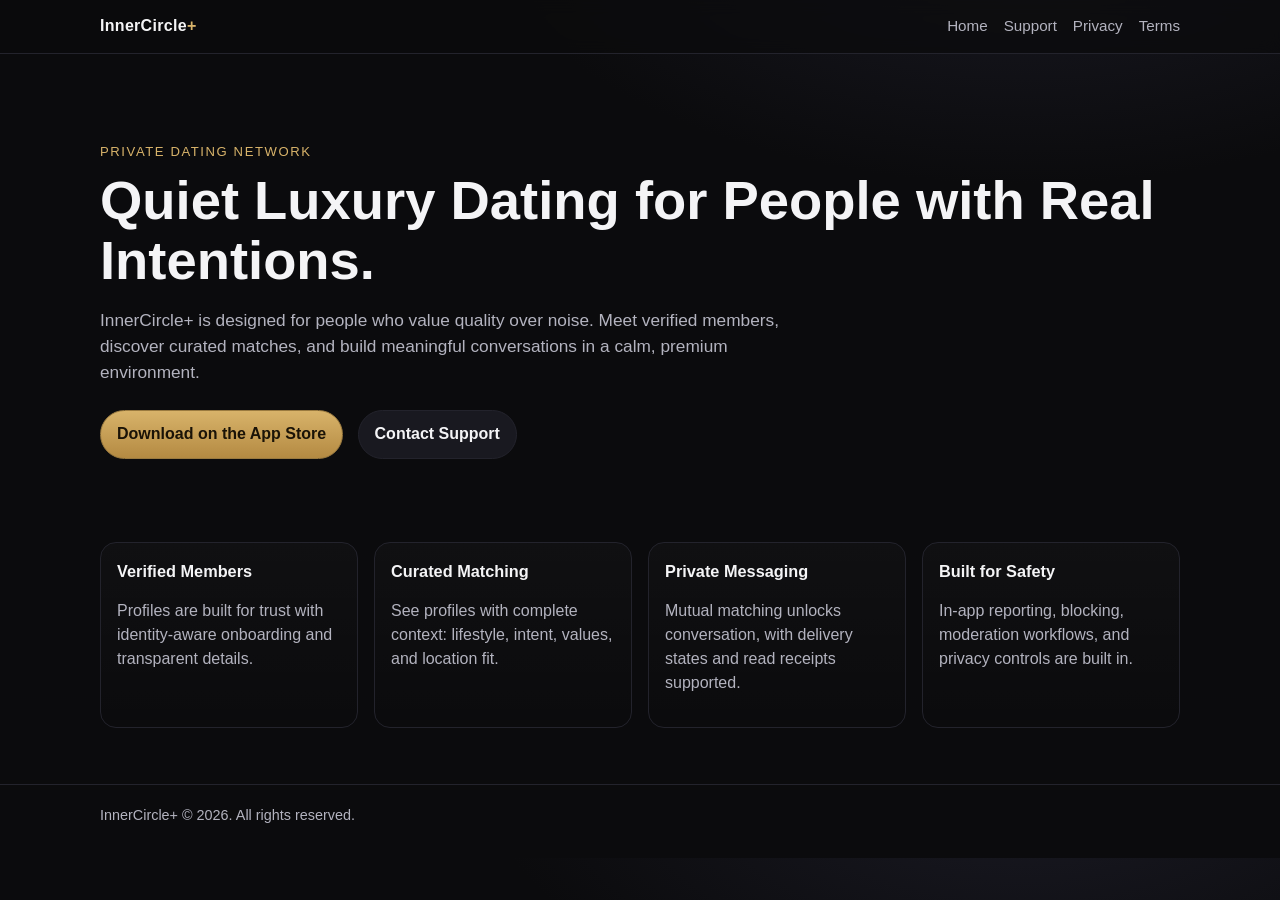
==== index.html @ e4188d9f "Add files via upload" ====
<!doctype html>
<html lang="en">
<head>
  <meta charset="utf-8">
  <meta name="viewport" content="width=device-width, initial-scale=1">
  <title>InnerCircle+ | Quiet Luxury Dating Network</title>
  <meta name="description" content="InnerCircle+ is a private, premium dating network for intentional relationships.">
  <link rel="stylesheet" href="styles.css">
</head>
<body>
  <nav class="nav">
    <div class="container nav-inner">
      <div class="brand">InnerCircle<span>+</span></div>
      <div class="links">
        <a href="index.html">Home</a>
        <a href="support.html">Support</a>
        <a href="privacy.html">Privacy</a>
        <a href="terms.html">Terms</a>
      </div>
    </div>
  </nav>

  <main class="container">
    <section class="hero">
      <div class="eyebrow">Private Dating Network</div>
      <h1>Quiet Luxury Dating for People with Real Intentions.</h1>
      <p class="lead">
        InnerCircle+ is designed for people who value quality over noise. Meet verified members,
        discover curated matches, and build meaningful conversations in a calm, premium environment.
      </p>
      <div class="cta-row">
        <a class="btn primary" href="https://apps.apple.com" target="_blank" rel="noopener">Download on the App Store</a>
        <a class="btn" href="support.html">Contact Support</a>
      </div>
    </section>

    <section class="grid">
      <article class="card">
        <h3>Verified Members</h3>
        <p class="muted">Profiles are built for trust with identity-aware onboarding and transparent details.</p>
      </article>
      <article class="card">
        <h3>Curated Matching</h3>
        <p class="muted">See profiles with complete context: lifestyle, intent, values, and location fit.</p>
      </article>
      <article class="card">
        <h3>Private Messaging</h3>
        <p class="muted">Mutual matching unlocks conversation, with delivery states and read receipts supported.</p>
      </article>
      <article class="card">
        <h3>Built for Safety</h3>
        <p class="muted">In-app reporting, blocking, moderation workflows, and privacy controls are built in.</p>
      </article>
    </section>
  </main>

  <footer>
    <div class="container">
      <div>InnerCircle+ &copy; 2026. All rights reserved.</div>
    </div>
  </footer>
</body>
</html>
---- styles.css ----
:root {
  --bg: #0b0b0d;
  --card: #121217;
  --text: #f4f4f6;
  --muted: #b3b3bf;
  --gold: #d8b36a;
  --line: #23232c;
  --max: 1080px;
}

* {
  box-sizing: border-box;
}

html, body {
  margin: 0;
  padding: 0;
  background: radial-gradient(1200px 600px at 80% -10%, #1a1a24 0%, var(--bg) 45%);
  color: var(--text);
  font-family: -apple-system, BlinkMacSystemFont, "SF Pro Text", "Helvetica Neue", Arial, sans-serif;
  line-height: 1.5;
}

a {
  color: var(--text);
  text-decoration: none;
}

.container {
  width: min(100% - 2rem, var(--max));
  margin: 0 auto;
}

.nav {
  position: sticky;
  top: 0;
  z-index: 10;
  backdrop-filter: blur(8px);
  background: rgba(11, 11, 13, 0.75);
  border-bottom: 1px solid var(--line);
}

.nav-inner {
  display: flex;
  align-items: center;
  justify-content: space-between;
  padding: 0.9rem 0;
}

.brand {
  font-weight: 700;
  letter-spacing: 0.3px;
}

.brand span {
  color: var(--gold);
}

.links {
  display: flex;
  gap: 1rem;
  font-size: 0.95rem;
}

.links a {
  color: var(--muted);
}

.links a:hover {
  color: var(--text);
}

.hero {
  padding: 5.5rem 0 3rem;
}

.eyebrow {
  color: var(--gold);
  font-size: 0.82rem;
  letter-spacing: 0.12em;
  text-transform: uppercase;
}

h1 {
  margin: 0.6rem 0 1rem;
  font-size: clamp(2rem, 5vw, 3.4rem);
  line-height: 1.1;
}

.lead {
  max-width: 680px;
  color: var(--muted);
  font-size: 1.08rem;
}

.cta-row {
  margin-top: 1.5rem;
  display: flex;
  gap: 0.9rem;
  flex-wrap: wrap;
}

.btn {
  border: 1px solid var(--line);
  background: #191920;
  color: var(--text);
  padding: 0.72rem 1rem;
  border-radius: 999px;
  font-weight: 600;
}

.btn.primary {
  border-color: #9a7a3f;
  background: linear-gradient(180deg, #d8b36a 0%, #b48a42 100%);
  color: #1a1307;
}

.grid {
  display: grid;
  grid-template-columns: repeat(auto-fit, minmax(220px, 1fr));
  gap: 1rem;
  margin: 2.2rem 0 3.5rem;
}

.card {
  background: linear-gradient(180deg, rgba(255, 255, 255, 0.02), rgba(255, 255, 255, 0));
  border: 1px solid var(--line);
  border-radius: 16px;
  padding: 1rem;
}

.card h3 {
  margin: 0 0 0.4rem;
  font-size: 1.02rem;
}

.muted {
  color: var(--muted);
}

.section {
  padding: 2rem 0 2.6rem;
  border-top: 1px solid var(--line);
}

.section h2 {
  margin: 0 0 0.8rem;
  font-size: 1.5rem;
}

.legal p, .legal li {
  color: var(--muted);
}

footer {
  border-top: 1px solid var(--line);
  padding: 1.2rem 0 2rem;
  color: var(--muted);
  font-size: 0.9rem;
}
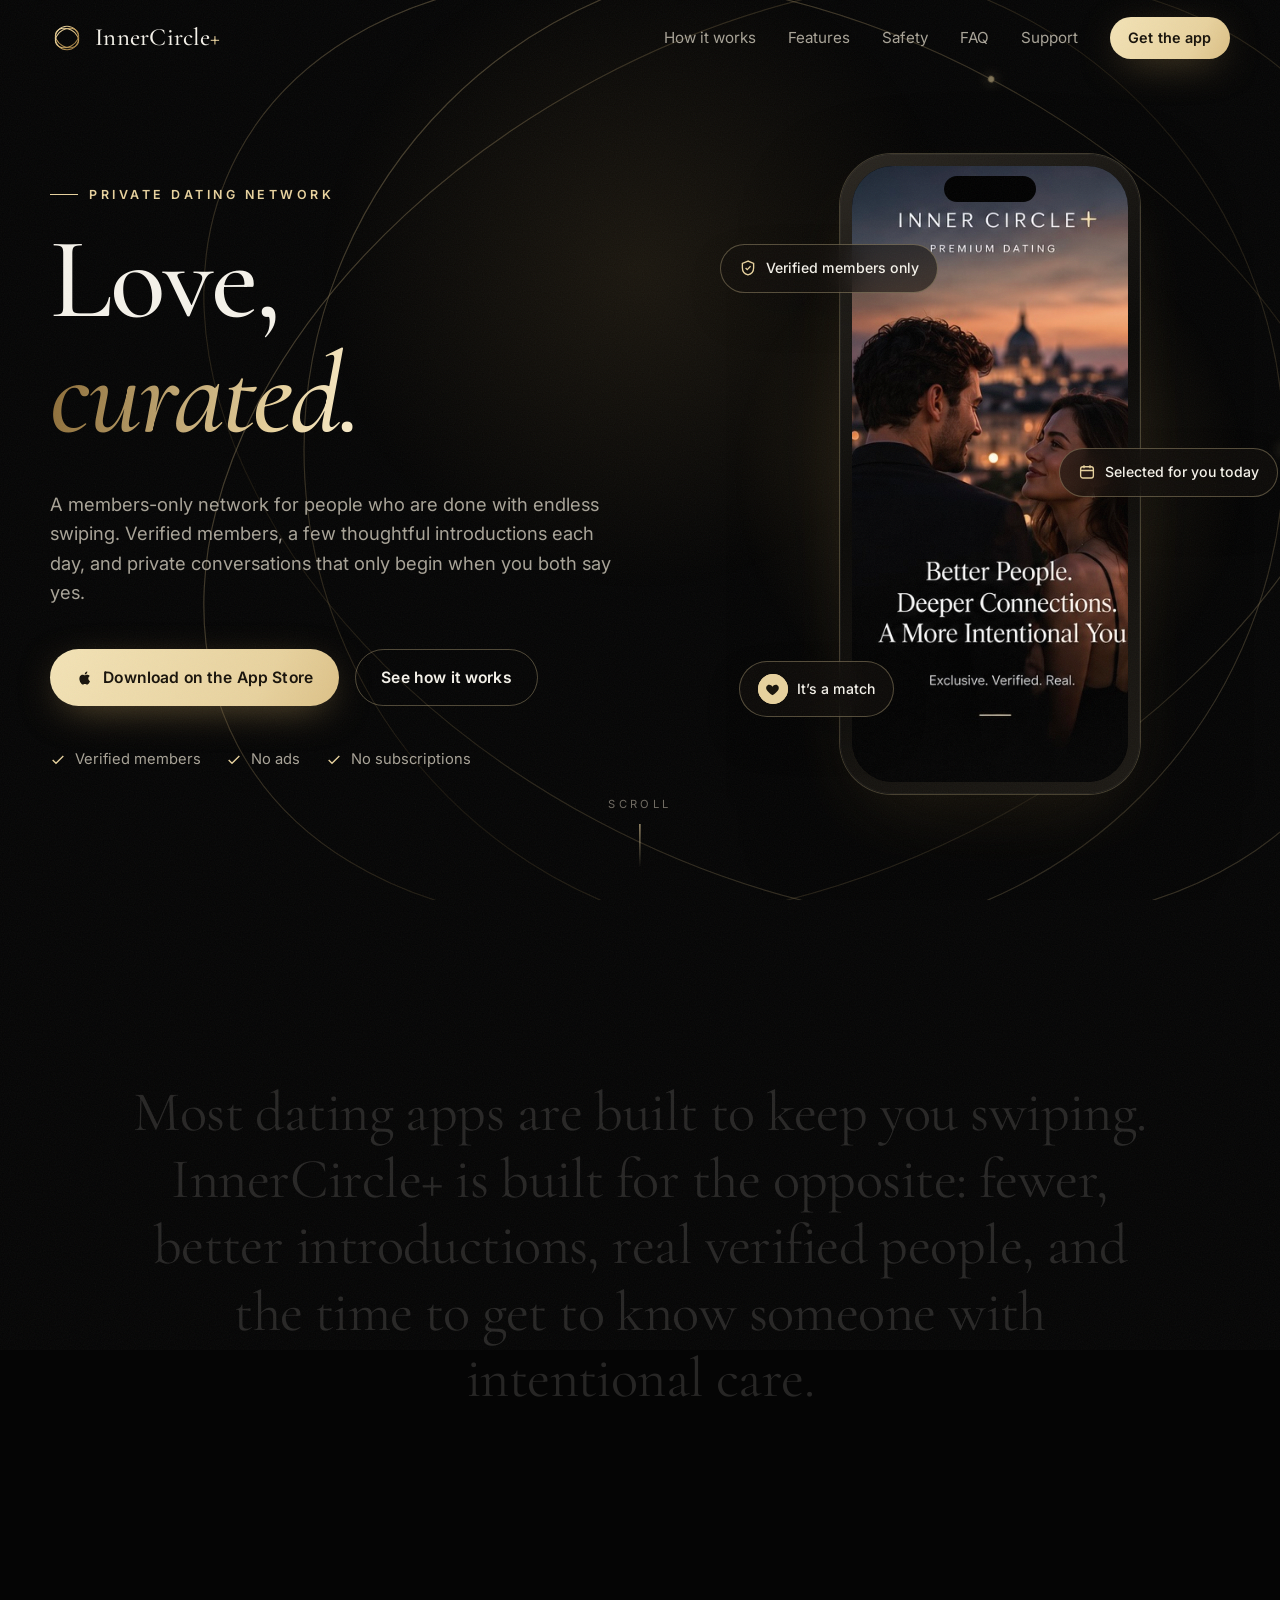
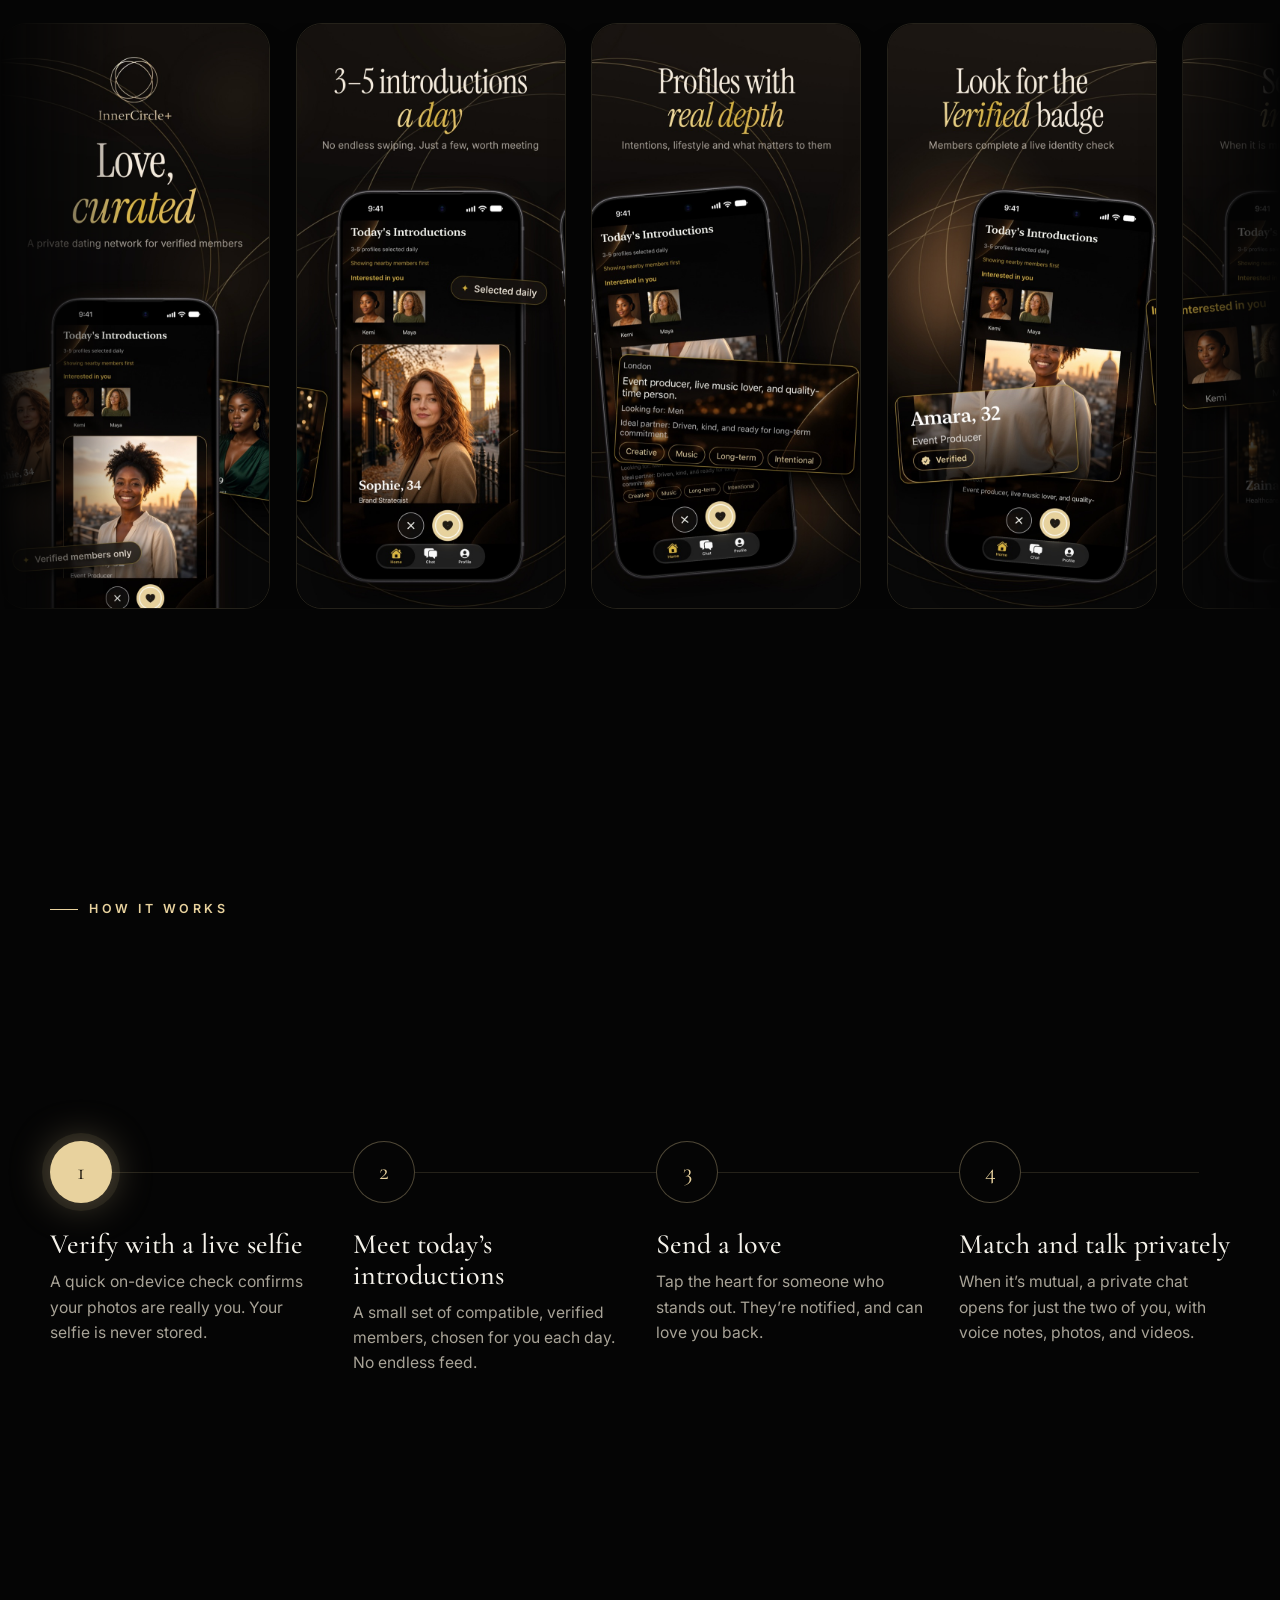
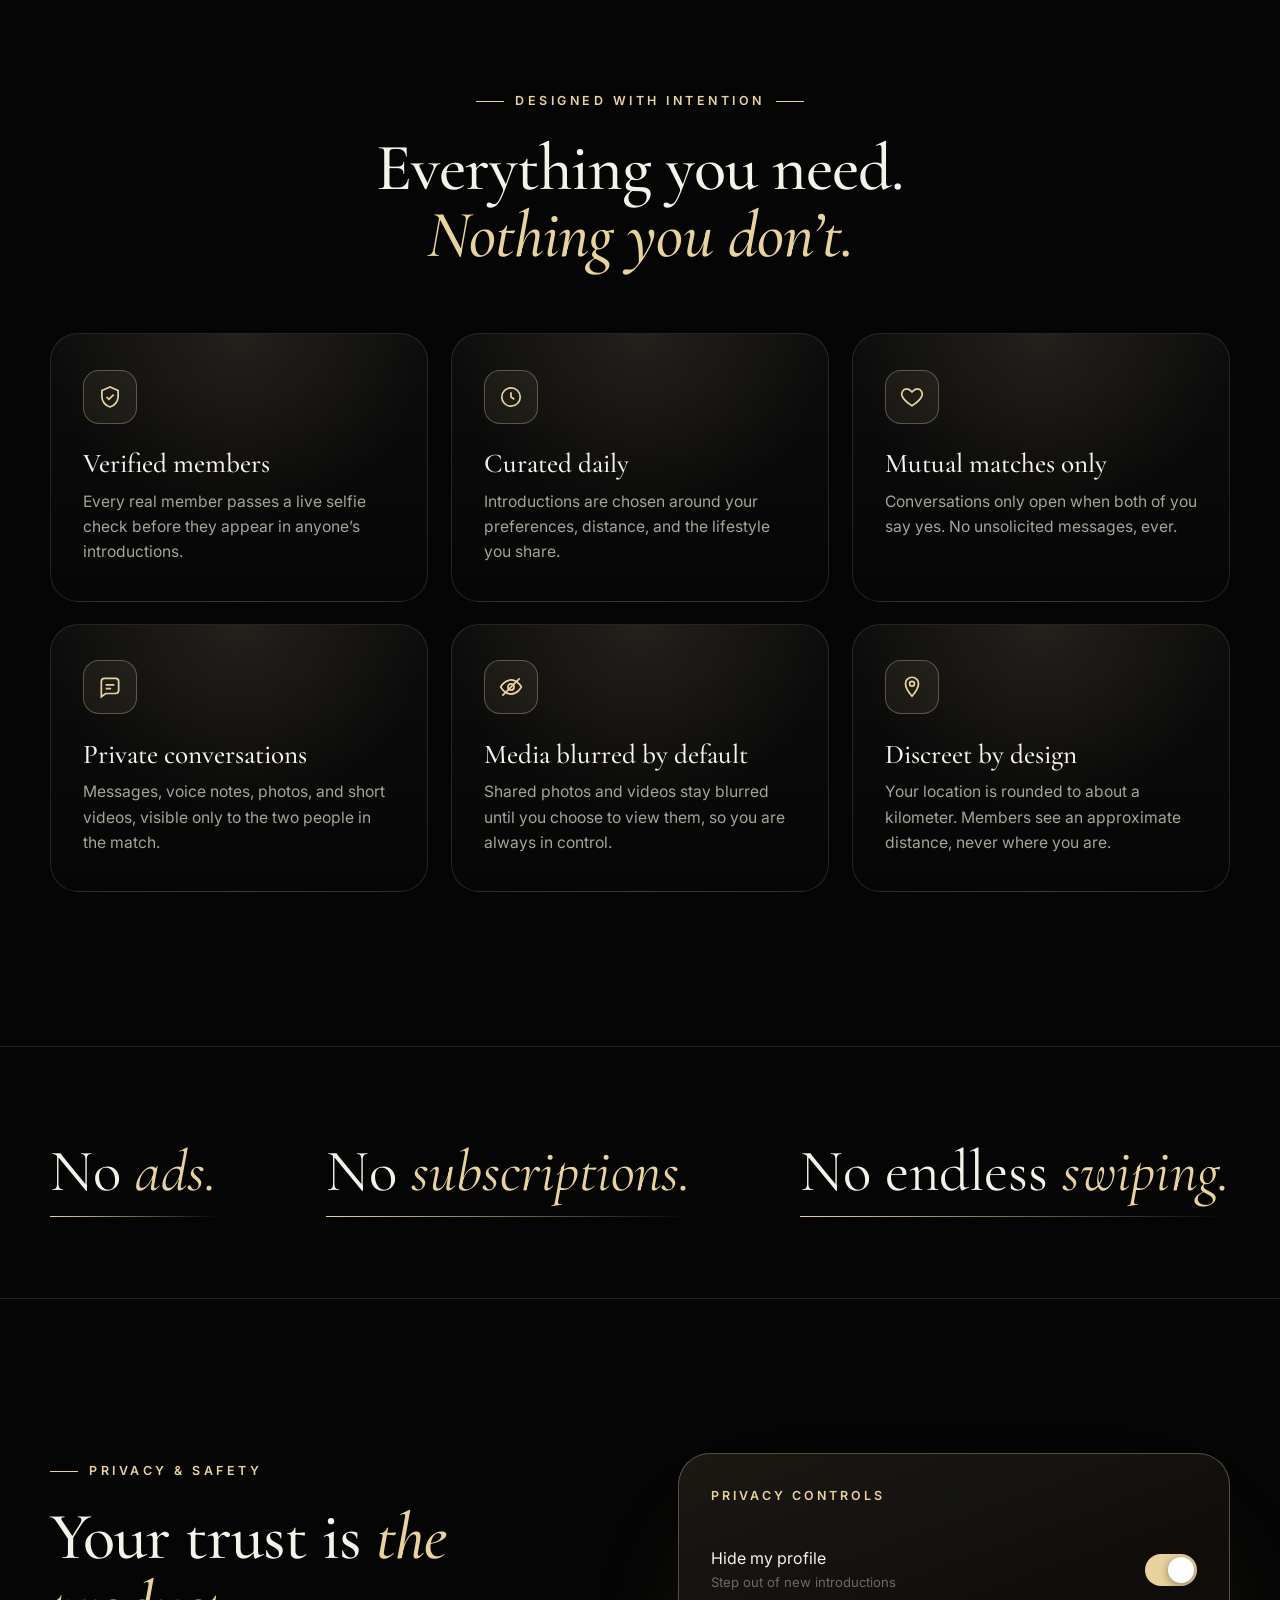
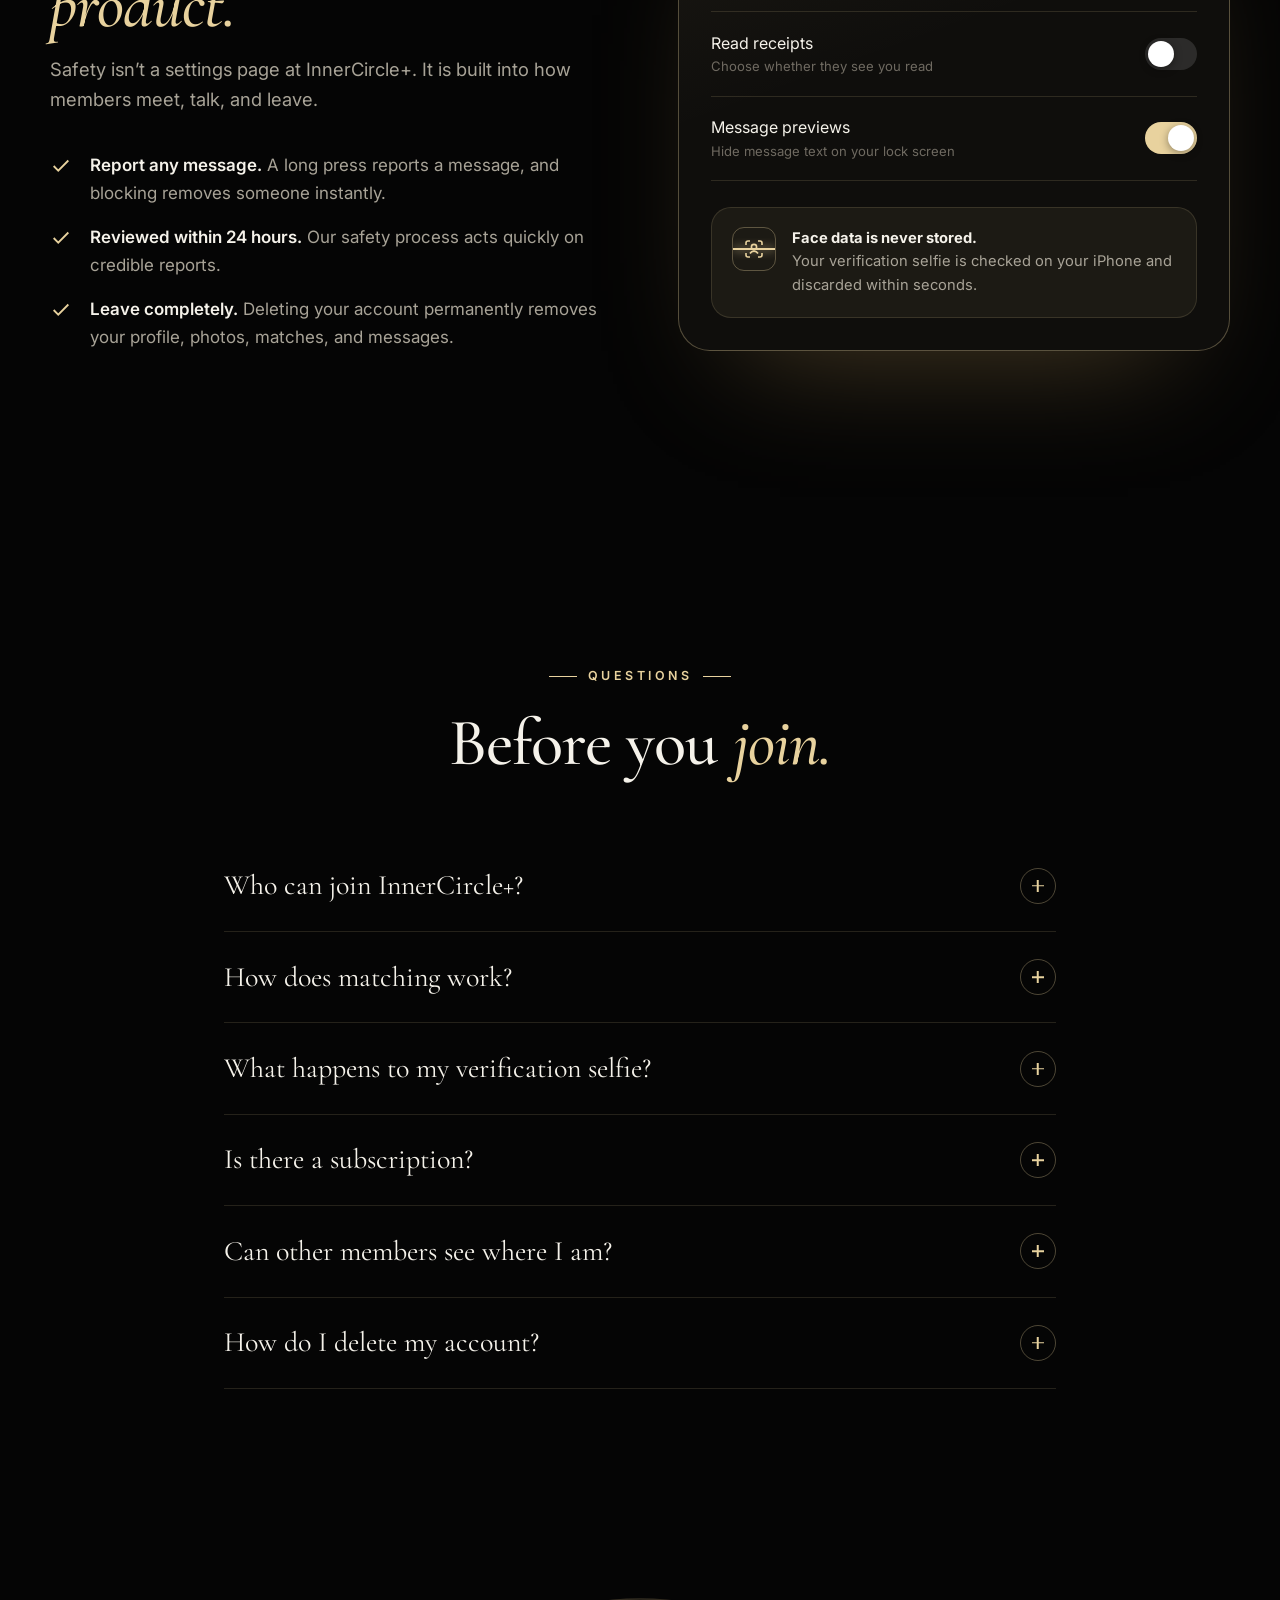
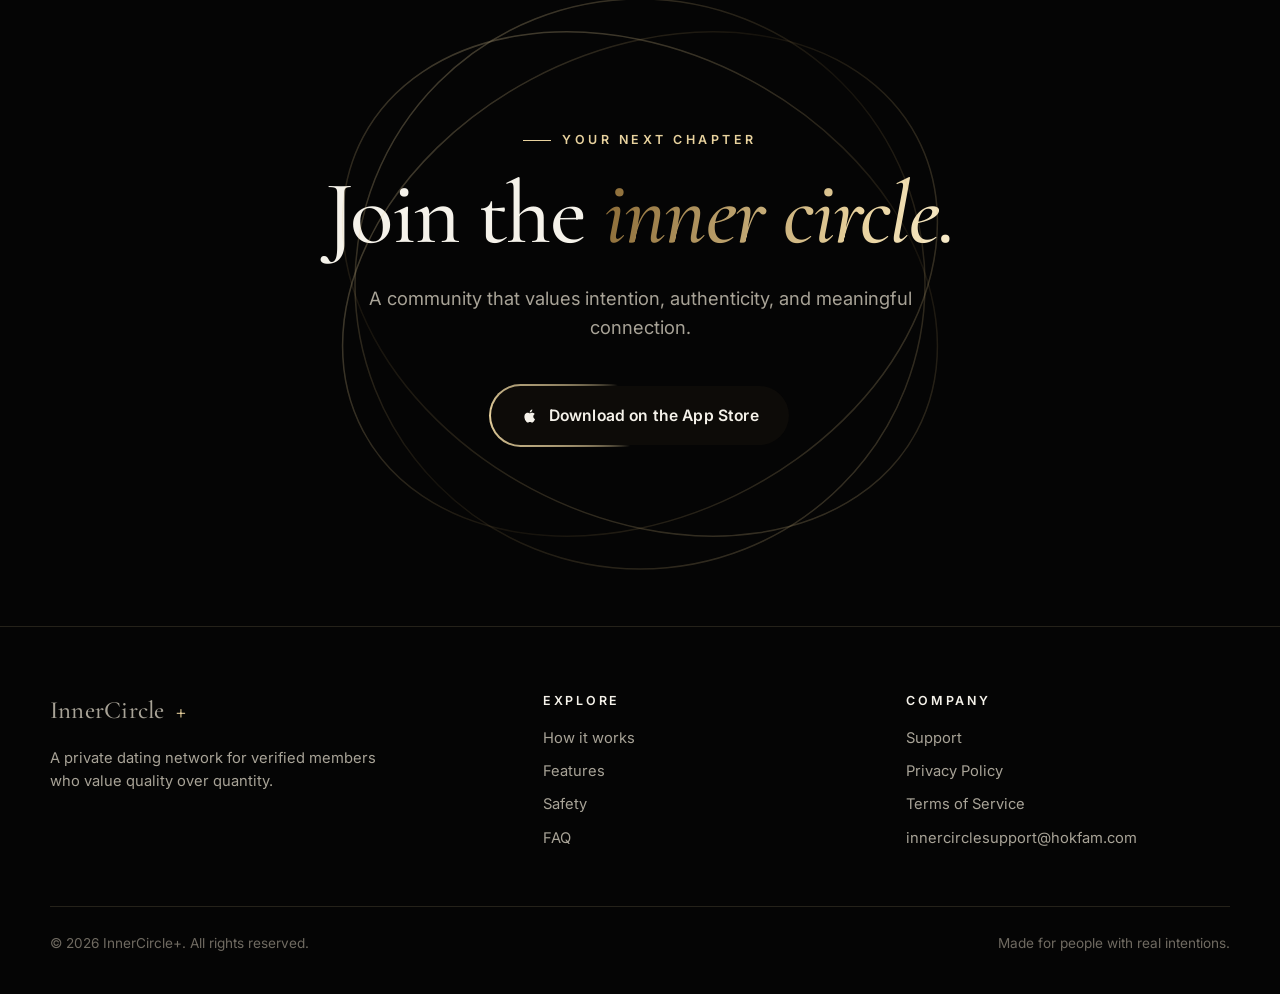
==== commit b7864914: "Add files via upload" ====
--- a/index.html
+++ b/index.html
@@ -2,61 +2,366 @@
 <html lang="en">
 <head>
   <meta charset="utf-8">
-  <meta name="viewport" content="width=device-width, initial-scale=1">
-  <title>InnerCircle+ | Quiet Luxury Dating Network</title>
-  <meta name="description" content="InnerCircle+ is a private, premium dating network for intentional relationships.">
+  <meta name="viewport" content="width=device-width, initial-scale=1, viewport-fit=cover">
+  <title>InnerCircle+ | Love, curated</title>
+  <meta name="description" content="InnerCircle+ is a private dating network for verified members. A few thoughtful introductions each day, mutual matches only, and private conversations.">
+  <meta name="theme-color" content="#050505">
+  <meta property="og:title" content="InnerCircle+ | Love, curated">
+  <meta property="og:description" content="A private dating network for verified members.">
+  <meta property="og:image" content="assets/social.jpg">
+  <meta property="og:type" content="website">
+  <link rel="icon" href="assets/favicon.svg" type="image/svg+xml">
+  <link rel="preconnect" href="https://fonts.googleapis.com">
+  <link rel="preconnect" href="https://fonts.gstatic.com" crossorigin>
+  <link rel="stylesheet" href="https://fonts.googleapis.com/css2?family=Cormorant+Garamond:ital,wght@0,400;0,500;0,600;1,500&family=Inter:wght@400;500;600&display=swap">
   <link rel="stylesheet" href="styles.css">
+  <script src="site.js" defer></script>
 </head>
 <body>
-  <nav class="nav">
+  <a class="skip-link" href="#main">Skip to content</a>
+  <div class="grain" aria-hidden="true"></div>
+  <div class="cursor-glow" aria-hidden="true"></div>
+
+  <header class="site-nav" data-nav>
     <div class="container nav-inner">
-      <div class="brand">InnerCircle<span>+</span></div>
-      <div class="links">
-        <a href="index.html">Home</a>
+      <a class="brand" href="index.html" aria-label="InnerCircle+ home">
+        <svg class="brand-mark" viewBox="0 0 64 64" aria-hidden="true">
+          <defs>
+            <linearGradient id="brandGold" x1="0" y1="0" x2="1" y2="1">
+              <stop offset="0" stop-color="#F3E3B6"/><stop offset="0.55" stop-color="#C9A460"/><stop offset="1" stop-color="#8A6A35"/>
+            </linearGradient>
+          </defs>
+          <g fill="none" stroke="url(#brandGold)" stroke-width="2">
+            <circle cx="32" cy="32" r="22"/>
+            <g class="ring-a"><ellipse cx="32" cy="32" rx="23" ry="17" transform="rotate(28 32 32)"/></g>
+            <g class="ring-b"><ellipse cx="32" cy="32" rx="23" ry="17" transform="rotate(-28 32 32)"/></g>
+          </g>
+        </svg>
+        <span>InnerCircle<em>+</em></span>
+      </a>
+      <nav class="nav-links" id="nav-links" aria-label="Main">
+        <a href="#how">How it works</a>
+        <a href="#features">Features</a>
+        <a href="#safety">Safety</a>
+        <a href="#faq">FAQ</a>
         <a href="support.html">Support</a>
-        <a href="privacy.html">Privacy</a>
-        <a href="terms.html">Terms</a>
-      </div>
+        <a class="btn btn-gold btn-sm" href="https://apps.apple.com" target="_blank" rel="noopener">Get the app</a>
+      </nav>
+      <button class="nav-toggle" type="button" aria-label="Menu" aria-expanded="false" aria-controls="nav-links"><span></span><span></span></button>
     </div>
-  </nav>
-
-  <main class="container">
-    <section class="hero">
-      <div class="eyebrow">Private Dating Network</div>
-      <h1>Quiet Luxury Dating for People with Real Intentions.</h1>
-      <p class="lead">
-        InnerCircle+ is designed for people who value quality over noise. Meet verified members,
-        discover curated matches, and build meaningful conversations in a calm, premium environment.
-      </p>
-      <div class="cta-row">
-        <a class="btn primary" href="https://apps.apple.com" target="_blank" rel="noopener">Download on the App Store</a>
-        <a class="btn" href="support.html">Contact Support</a>
-      </div>
-    </section>
-
-    <section class="grid">
-      <article class="card">
-        <h3>Verified Members</h3>
-        <p class="muted">Profiles are built for trust with identity-aware onboarding and transparent details.</p>
-      </article>
-      <article class="card">
-        <h3>Curated Matching</h3>
-        <p class="muted">See profiles with complete context: lifestyle, intent, values, and location fit.</p>
-      </article>
-      <article class="card">
-        <h3>Private Messaging</h3>
-        <p class="muted">Mutual matching unlocks conversation, with delivery states and read receipts supported.</p>
-      </article>
-      <article class="card">
-        <h3>Built for Safety</h3>
-        <p class="muted">In-app reporting, blocking, moderation workflows, and privacy controls are built in.</p>
-      </article>
+  </header>
+
+  <main id="main">
+    <section class="hero" aria-labelledby="hero-title">
+      <svg class="orbits" viewBox="0 0 1200 1200" aria-hidden="true">
+        <defs>
+          <linearGradient id="orbitStroke" x1="0" y1="0" x2="1" y2="1">
+            <stop offset="0" stop-color="#E8D29E" stop-opacity="0.65"/>
+            <stop offset="0.5" stop-color="#C9A460" stop-opacity="0.18"/>
+            <stop offset="1" stop-color="#E8D29E" stop-opacity="0.5"/>
+          </linearGradient>
+        </defs>
+        <g class="o1">
+          <circle cx="600" cy="600" r="420"/>
+          <circle class="spark" cx="1020" cy="600" r="3"/>
+        </g>
+        <g class="o2">
+          <ellipse cx="600" cy="600" rx="540" ry="360" transform="rotate(28 600 600)"/>
+          <circle class="spark" cx="600" cy="240" r="2.5" transform="rotate(28 600 600)"/>
+        </g>
+        <g class="o3">
+          <ellipse cx="600" cy="600" rx="540" ry="360" transform="rotate(-28 600 600)"/>
+        </g>
+      </svg>
+
+      <div class="container hero-grid">
+        <div class="hero-copy">
+          <p class="eyebrow" data-reveal>Private dating network</p>
+          <h1 class="display" id="hero-title">
+            <span class="line"><span>Love,</span></span>
+            <span class="line"><em class="shimmer">curated.</em></span>
+          </h1>
+          <p class="lead" data-reveal style="--i: 3">
+            A members-only network for people who are done with endless swiping.
+            Verified members, a few thoughtful introductions each day, and private
+            conversations that only begin when you both say yes.
+          </p>
+          <div class="cta-row" data-reveal style="--i: 4">
+            <a class="btn btn-gold" href="https://apps.apple.com" target="_blank" rel="noopener">
+              <svg class="apple-glyph" viewBox="0 0 24 24" fill="currentColor" aria-hidden="true"><path d="M16.37 12.6c-.02-2.2 1.8-3.26 1.88-3.31-1.02-1.5-2.62-1.7-3.19-1.72-1.36-.14-2.65.8-3.34.8-.69 0-1.75-.78-2.88-.76-1.48.02-2.85.86-3.61 2.19-1.54 2.67-.39 6.62 1.11 8.79.73 1.06 1.6 2.25 2.75 2.2 1.1-.04 1.52-.71 2.85-.71 1.33 0 1.71.71 2.88.69 1.19-.02 1.94-1.08 2.66-2.15.84-1.23 1.19-2.42 1.21-2.48-.03-.01-2.31-.89-2.32-3.54zM14.2 6.14c.61-.74 1.02-1.77.91-2.79-.88.04-1.94.59-2.57 1.33-.56.65-1.06 1.7-.93 2.7.98.08 1.98-.5 2.59-1.24z"/></svg>
+              Download on the App Store
+            </a>
+            <a class="btn" href="#how">See how it works</a>
+          </div>
+          <ul class="hero-points" data-reveal style="--i: 5">
+            <li><svg viewBox="0 0 24 24" fill="none" stroke="currentColor" stroke-width="2" aria-hidden="true"><path d="M20 6 9 17l-5-5"/></svg>Verified members</li>
+            <li><svg viewBox="0 0 24 24" fill="none" stroke="currentColor" stroke-width="2" aria-hidden="true"><path d="M20 6 9 17l-5-5"/></svg>No ads</li>
+            <li><svg viewBox="0 0 24 24" fill="none" stroke="currentColor" stroke-width="2" aria-hidden="true"><path d="M20 6 9 17l-5-5"/></svg>No subscriptions</li>
+          </ul>
+        </div>
+
+        <div class="hero-visual" data-parallax aria-hidden="true">
+          <div class="halo"></div>
+          <div class="phone">
+            <div class="island"></div>
+            <div class="phone-screen">
+              <img class="is-active" src="assets/screen-1.jpg" alt="" fetchpriority="high">
+              <img src="assets/screen-2.jpg" alt="" loading="lazy">
+              <img src="assets/screen-3.jpg" alt="" loading="lazy">
+            </div>
+          </div>
+          <div class="chip chip-a">
+            <svg viewBox="0 0 24 24" fill="none" stroke="currentColor" stroke-width="1.8"><path d="M12 2.8 4.5 6v5.6c0 4.6 3.2 8.4 7.5 9.6 4.3-1.2 7.5-5 7.5-9.6V6L12 2.8z"/><path d="m8.8 12 2.2 2.2 4.4-4.4"/></svg>
+            Verified members only
+          </div>
+          <div class="chip chip-b">
+            <svg viewBox="0 0 24 24" fill="none" stroke="currentColor" stroke-width="1.8"><rect x="3.5" y="5" width="17" height="15" rx="3"/><path d="M3.5 10h17M8 3v4M16 3v4"/></svg>
+            Selected for you today
+          </div>
+          <div class="chip chip-c">
+            <span class="heart"><svg viewBox="0 0 24 24" fill="currentColor"><path d="M12 21s-7.5-4.6-9.6-9.2C.9 8.4 3 4.5 6.8 4.5c2.2 0 3.6 1.2 5.2 3 1.6-1.8 3-3 5.2-3 3.8 0 5.9 3.9 4.4 7.3C19.5 16.4 12 21 12 21z"/></svg></span>
+            It’s a match
+          </div>
+        </div>
+      </div>
+
+      <a class="scroll-cue" href="#statement">Scroll</a>
+    </section>
+
+    <section class="statement" id="statement" aria-label="Our philosophy">
+      <div class="container">
+        <p class="statement-text" data-words data-gold="fewer,better,real,intentional">
+          Most dating apps are built to keep you swiping. InnerCircle+ is built for the opposite: fewer, better introductions, real verified people, and the time to get to know someone with intentional care.
+        </p>
+      </div>
+    </section>
+
+    <section class="showcase" aria-label="Inside the app">
+      <div class="marquee">
+        <div class="marquee-track">
+          <figure><img src="assets/shot-01-hero.jpg" alt="Today’s Introductions with curated member profiles" loading="lazy"></figure>
+          <figure><img src="assets/shot-02-daily.jpg" alt="A small set of introductions selected each day" loading="lazy"></figure>
+          <figure><img src="assets/shot-03-depth.jpg" alt="Profiles with depth beyond photos" loading="lazy"></figure>
+          <figure><img src="assets/shot-04-verified.jpg" alt="Verified badge after a live identity check" loading="lazy"></figure>
+          <figure><img src="assets/shot-05-interest.jpg" alt="See who is interested in you" loading="lazy"></figure>
+          <figure><img src="assets/shot-06-chats.jpg" alt="Private chats with messages, voice notes and photos" loading="lazy"></figure>
+          <figure><img src="assets/shot-07-profile.jpg" alt="Your profile with photos and details" loading="lazy"></figure>
+          <figure><img src="assets/shot-08-join.jpg" alt="Join InnerCircle+" loading="lazy"></figure>
+        </div>
+      </div>
+    </section>
+
+    <section class="section" id="how" aria-labelledby="how-title">
+      <div class="container">
+        <div class="section-head">
+          <p class="eyebrow" data-reveal>How it works</p>
+          <h2 class="section-title" id="how-title" data-reveal style="--i: 1">Four quiet steps to <em>someone real.</em></h2>
+        </div>
+        <ol class="steps" data-progress>
+          <li class="step" data-reveal style="--i: 0">
+            <div class="step-num">1</div>
+            <h3>Verify with a live selfie</h3>
+            <p>A quick on-device check confirms your photos are really you. Your selfie is never stored.</p>
+          </li>
+          <li class="step" data-reveal style="--i: 1">
+            <div class="step-num">2</div>
+            <h3>Meet today’s introductions</h3>
+            <p>A small set of compatible, verified members, chosen for you each day. No endless feed.</p>
+          </li>
+          <li class="step" data-reveal style="--i: 2">
+            <div class="step-num">3</div>
+            <h3>Send a love</h3>
+            <p>Tap the heart for someone who stands out. They’re notified, and can love you back.</p>
+          </li>
+          <li class="step" data-reveal style="--i: 3">
+            <div class="step-num">4</div>
+            <h3>Match and talk privately</h3>
+            <p>When it’s mutual, a private chat opens for just the two of you, with voice notes, photos, and videos.</p>
+          </li>
+        </ol>
+      </div>
+    </section>
+
+    <section class="section" id="features" aria-labelledby="features-title">
+      <div class="container">
+        <div class="section-head center">
+          <p class="eyebrow" data-reveal>Designed with intention</p>
+          <h2 class="section-title" id="features-title" data-reveal style="--i: 1">Everything you need. <em>Nothing you don’t.</em></h2>
+        </div>
+        <div class="cards">
+          <article class="card" data-tilt data-reveal style="--i: 0">
+            <div class="card-icon"><svg viewBox="0 0 24 24" fill="none" stroke="currentColor" stroke-width="1.6"><path d="M12 2.8 4.5 6v5.6c0 4.6 3.2 8.4 7.5 9.6 4.3-1.2 7.5-5 7.5-9.6V6L12 2.8z"/><path d="m8.8 12 2.2 2.2 4.4-4.4"/></svg></div>
+            <h3>Verified members</h3>
+            <p>Every real member passes a live selfie check before they appear in anyone’s introductions.</p>
+          </article>
+          <article class="card" data-tilt data-reveal style="--i: 1">
+            <div class="card-icon"><svg viewBox="0 0 24 24" fill="none" stroke="currentColor" stroke-width="1.6"><circle cx="12" cy="12" r="8.5"/><path d="M12 7.5V12l3 2"/></svg></div>
+            <h3>Curated daily</h3>
+            <p>Introductions are chosen around your preferences, distance, and the lifestyle you share.</p>
+          </article>
+          <article class="card" data-tilt data-reveal style="--i: 2">
+            <div class="card-icon"><svg viewBox="0 0 24 24" fill="none" stroke="currentColor" stroke-width="1.6"><path d="M12 20s-7-4.3-9-8.6C1.6 8.2 3.6 4.6 7.1 4.6c2 0 3.4 1.1 4.9 2.8 1.5-1.7 2.9-2.8 4.9-2.8 3.5 0 5.5 3.6 4.1 6.8C19 15.7 12 20 12 20z"/></svg></div>
+            <h3>Mutual matches only</h3>
+            <p>Conversations only open when both of you say yes. No unsolicited messages, ever.</p>
+          </article>
+          <article class="card" data-tilt data-reveal style="--i: 0">
+            <div class="card-icon"><svg viewBox="0 0 24 24" fill="none" stroke="currentColor" stroke-width="1.6"><path d="M20 15a3 3 0 0 1-3 3H8l-4 3V7a3 3 0 0 1 3-3h10a3 3 0 0 1 3 3z"/><path d="M8 10h8M8 13.5h5"/></svg></div>
+            <h3>Private conversations</h3>
+            <p>Messages, voice notes, photos, and short videos, visible only to the two people in the match.</p>
+          </article>
+          <article class="card" data-tilt data-reveal style="--i: 1">
+            <div class="card-icon"><svg viewBox="0 0 24 24" fill="none" stroke="currentColor" stroke-width="1.6"><path d="M2.5 12s3.5-6.5 9.5-6.5S21.5 12 21.5 12 18 18.5 12 18.5 2.5 12 2.5 12z"/><circle cx="12" cy="12" r="2.8"/><path d="M4 20 20 4"/></svg></div>
+            <h3>Media blurred by default</h3>
+            <p>Shared photos and videos stay blurred until you choose to view them, so you are always in control.</p>
+          </article>
+          <article class="card" data-tilt data-reveal style="--i: 2">
+            <div class="card-icon"><svg viewBox="0 0 24 24" fill="none" stroke="currentColor" stroke-width="1.6"><path d="M12 3a6 6 0 0 1 6 6c0 4.5-6 11.5-6 11.5S6 13.5 6 9a6 6 0 0 1 6-6z"/><circle cx="12" cy="9" r="2.2"/></svg></div>
+            <h3>Discreet by design</h3>
+            <p>Your location is rounded to about a kilometer. Members see an approximate distance, never where you are.</p>
+          </article>
+        </div>
+      </div>
+    </section>
+
+    <section class="principles" aria-label="Our principles">
+      <div class="container">
+        <ul>
+          <li data-reveal style="--i: 0">No <em>ads.</em></li>
+          <li data-reveal style="--i: 1">No <em>subscriptions.</em></li>
+          <li data-reveal style="--i: 2">No endless <em>swiping.</em></li>
+        </ul>
+      </div>
+    </section>
+
+    <section class="section" id="safety" aria-labelledby="safety-title">
+      <div class="container split">
+        <div>
+          <p class="eyebrow" data-reveal>Privacy &amp; safety</p>
+          <h2 class="section-title" id="safety-title" data-reveal style="--i: 1">Your trust is <em>the product.</em></h2>
+          <p class="lead" data-reveal style="--i: 2">Safety isn’t a settings page at InnerCircle+. It is built into how members meet, talk, and leave.</p>
+          <ul class="ticks">
+            <li data-reveal style="--i: 3"><svg viewBox="0 0 24 24" fill="none" stroke="currentColor" stroke-width="2"><path d="M20 6 9 17l-5-5"/></svg><span><strong>Report any message.</strong> A long press reports a message, and blocking removes someone instantly.</span></li>
+            <li data-reveal style="--i: 4"><svg viewBox="0 0 24 24" fill="none" stroke="currentColor" stroke-width="2"><path d="M20 6 9 17l-5-5"/></svg><span><strong>Reviewed within 24 hours.</strong> Our safety process acts quickly on credible reports.</span></li>
+            <li data-reveal style="--i: 5"><svg viewBox="0 0 24 24" fill="none" stroke="currentColor" stroke-width="2"><path d="M20 6 9 17l-5-5"/></svg><span><strong>Leave completely.</strong> Deleting your account permanently removes your profile, photos, matches, and messages.</span></li>
+          </ul>
+        </div>
+
+        <div class="panel" data-reveal style="--i: 2">
+          <p class="panel-title">Privacy controls</p>
+          <div class="toggle-row">
+            <span>Hide my profile<small>Step out of new introductions</small></span>
+            <i class="toggle on" aria-hidden="true"></i>
+          </div>
+          <div class="toggle-row">
+            <span>Read receipts<small>Choose whether they see you read</small></span>
+            <i class="toggle" aria-hidden="true"></i>
+          </div>
+          <div class="toggle-row">
+            <span>Message previews<small>Hide message text on your lock screen</small></span>
+            <i class="toggle on" aria-hidden="true"></i>
+          </div>
+          <div class="face-note">
+            <div class="scan" aria-hidden="true"><svg viewBox="0 0 24 24" fill="none" stroke="currentColor" stroke-width="1.6"><path d="M4 8V6a2 2 0 0 1 2-2h2M16 4h2a2 2 0 0 1 2 2v2M20 16v2a2 2 0 0 1-2 2h-2M8 20H6a2 2 0 0 1-2-2v-2"/><circle cx="12" cy="10" r="2.6"/><path d="M8 16.5c.9-1.6 2.3-2.4 4-2.4s3.1.8 4 2.4"/></svg></div>
+            <div><strong>Face data is never stored.</strong>Your verification selfie is checked on your iPhone and discarded within seconds.</div>
+          </div>
+        </div>
+      </div>
+    </section>
+
+    <section class="section" id="faq" aria-labelledby="faq-title">
+      <div class="container">
+        <div class="section-head center">
+          <p class="eyebrow" data-reveal>Questions</p>
+          <h2 class="section-title" id="faq-title" data-reveal style="--i: 1">Before you <em>join.</em></h2>
+        </div>
+        <div class="faq-list" data-reveal style="--i: 2">
+          <details>
+            <summary>Who can join InnerCircle+?<span class="plus" aria-hidden="true"></span></summary>
+            <div class="faq-answer"><p>Adults aged 20 and over who complete a live selfie verification. Sign in is with your Apple ID.</p></div>
+          </details>
+          <details>
+            <summary>How does matching work?<span class="plus" aria-hidden="true"></span></summary>
+            <div class="faq-answer"><p>Each day you receive a small set of introductions. Send a love to someone who stands out. If they love you back, it’s a match and a private chat opens for both of you.</p></div>
+          </details>
+          <details>
+            <summary>What happens to my verification selfie?<span class="plus" aria-hidden="true"></span></summary>
+            <div class="faq-answer"><p>It is compared with your profile photos on your iPhone using Apple’s on-device technology, then discarded. We never store face data, only whether verification passed.</p></div>
+          </details>
+          <details>
+            <summary>Is there a subscription?<span class="plus" aria-hidden="true"></span></summary>
+            <div class="faq-answer"><p>No. InnerCircle+ is a one-time purchase on the App Store, with no ads and no recurring fees.</p></div>
+          </details>
+          <details>
+            <summary>Can other members see where I am?<span class="plus" aria-hidden="true"></span></summary>
+            <div class="faq-answer"><p>No. Your location is stored rounded to about a kilometer, and members only see an approximate distance. You can also hide your profile from new introductions at any time.</p></div>
+          </details>
+          <details>
+            <summary>How do I delete my account?<span class="plus" aria-hidden="true"></span></summary>
+            <div class="faq-answer"><p>Go to Profile, then Delete Account. Your profile, photos, likes, matches, messages, and shared media are permanently deleted.</p></div>
+          </details>
+        </div>
+      </div>
+    </section>
+
+    <section class="final" aria-labelledby="final-title">
+      <svg class="final-rings" viewBox="0 0 400 400" aria-hidden="true">
+        <defs>
+          <linearGradient id="finalGold" x1="0" y1="0" x2="1" y2="1">
+            <stop offset="0" stop-color="#F3E3B6" stop-opacity="0.55"/><stop offset="0.5" stop-color="#C9A460" stop-opacity="0.15"/><stop offset="1" stop-color="#E8D29E" stop-opacity="0.45"/>
+          </linearGradient>
+        </defs>
+        <g fill="none" stroke="url(#finalGold)" stroke-width="0.8">
+          <g class="ring-a"><circle cx="200" cy="200" r="150"/></g>
+          <g class="ring-b"><ellipse cx="200" cy="200" rx="165" ry="122" transform="rotate(28 200 200)"/></g>
+          <g class="ring-c"><ellipse cx="200" cy="200" rx="165" ry="122" transform="rotate(-28 200 200)"/></g>
+        </g>
+      </svg>
+      <div class="container">
+        <p class="eyebrow" data-reveal>Your next chapter</p>
+        <h2 class="display" id="final-title" data-reveal style="--i: 1">Join the <em class="shimmer still">inner circle.</em></h2>
+        <p class="lead" data-reveal style="--i: 2">A community that values intention, authenticity, and meaningful connection.</p>
+        <div class="cta-row" data-reveal style="--i: 3">
+          <a class="btn btn-orbit" href="https://apps.apple.com" target="_blank" rel="noopener">
+            <span>
+              <svg class="apple-glyph" viewBox="0 0 24 24" fill="currentColor" aria-hidden="true"><path d="M16.37 12.6c-.02-2.2 1.8-3.26 1.88-3.31-1.02-1.5-2.62-1.7-3.19-1.72-1.36-.14-2.65.8-3.34.8-.69 0-1.75-.78-2.88-.76-1.48.02-2.85.86-3.61 2.19-1.54 2.67-.39 6.62 1.11 8.79.73 1.06 1.6 2.25 2.75 2.2 1.1-.04 1.52-.71 2.85-.71 1.33 0 1.71.71 2.88.69 1.19-.02 1.94-1.08 2.66-2.15.84-1.23 1.19-2.42 1.21-2.48-.03-.01-2.31-.89-2.32-3.54zM14.2 6.14c.61-.74 1.02-1.77.91-2.79-.88.04-1.94.59-2.57 1.33-.56.65-1.06 1.7-.93 2.7.98.08 1.98-.5 2.59-1.24z"/></svg>
+              Download on the App Store
+            </span>
+          </a>
+        </div>
+      </div>
     </section>
   </main>
 
-  <footer>
+  <footer class="site-footer">
     <div class="container">
-      <div>InnerCircle+ &copy; 2026. All rights reserved.</div>
+      <div class="footer-grid">
+        <div>
+          <a class="brand" href="index.html">InnerCircle<em>+</em></a>
+          <p class="footer-tag">A private dating network for verified members who value quality over quantity.</p>
+        </div>
+        <div>
+          <h4>Explore</h4>
+          <ul>
+            <li><a href="#how">How it works</a></li>
+            <li><a href="#features">Features</a></li>
+            <li><a href="#safety">Safety</a></li>
+            <li><a href="#faq">FAQ</a></li>
+          </ul>
+        </div>
+        <div>
+          <h4>Company</h4>
+          <ul>
+            <li><a href="support.html">Support</a></li>
+            <li><a href="privacy.html">Privacy Policy</a></li>
+            <li><a href="terms.html">Terms of Service</a></li>
+            <li><a href="mailto:innercirclesupport@hokfam.com">innercirclesupport@hokfam.com</a></li>
+          </ul>
+        </div>
+      </div>
+      <div class="footer-base">
+        <span>&copy; <span data-year>2026</span> InnerCircle+. All rights reserved.</span>
+        <span>Made for people with real intentions.</span>
+      </div>
     </div>
   </footer>
 </body>
--- a/styles.css
+++ b/styles.css
@@ -1,160 +1,1742 @@
+/* InnerCircle+ — quiet luxury, in motion */
+
 :root {
-  --bg: #0b0b0d;
-  --card: #121217;
-  --text: #f4f4f6;
-  --muted: #b3b3bf;
-  --gold: #d8b36a;
-  --line: #23232c;
-  --max: 1080px;
-}
-
-* {
+  --bg: #050505;
+  --bg-raise: #0c0b09;
+  --ink: #f5f2ea;
+  --muted: #a8a397;
+  --soft: #6f6a61;
+  --champagne: #e8d29e;
+  --gold: #c9a460;
+  --gold-deep: #8a6a35;
+  --line: rgba(232, 210, 158, 0.14);
+  --line-strong: rgba(232, 210, 158, 0.32);
+  --glass: rgba(18, 16, 12, 0.62);
+  --radius: 28px;
+  --max: 1180px;
+  --ease: cubic-bezier(0.22, 1, 0.36, 1);
+  --serif: "Cormorant Garamond", "Iowan Old Style", "Times New Roman", serif;
+  --sans: "Inter", -apple-system, BlinkMacSystemFont, "Helvetica Neue", Arial, sans-serif;
+  --mx: 50vw;
+  --my: 30vh;
+}
+
+*,
+*::before,
+*::after {
   box-sizing: border-box;
 }
 
-html, body {
+html {
+  scroll-behavior: smooth;
+  -webkit-text-size-adjust: 100%;
+}
+
+body {
   margin: 0;
-  padding: 0;
-  background: radial-gradient(1200px 600px at 80% -10%, #1a1a24 0%, var(--bg) 45%);
-  color: var(--text);
-  font-family: -apple-system, BlinkMacSystemFont, "SF Pro Text", "Helvetica Neue", Arial, sans-serif;
-  line-height: 1.5;
+  background: var(--bg);
+  color: var(--ink);
+  font-family: var(--sans);
+  font-size: 17px;
+  line-height: 1.6;
+  -webkit-font-smoothing: antialiased;
+  overflow-x: hidden;
+}
+
+img {
+  display: block;
+  max-width: 100%;
 }
 
 a {
-  color: var(--text);
+  color: inherit;
   text-decoration: none;
 }
 
+::selection {
+  background: rgba(232, 210, 158, 0.32);
+  color: var(--ink);
+}
+
+:focus-visible {
+  outline: 2px solid var(--champagne);
+  outline-offset: 3px;
+  border-radius: 6px;
+}
+
 .container {
-  width: min(100% - 2rem, var(--max));
-  margin: 0 auto;
-}
-
-.nav {
-  position: sticky;
-  top: 0;
-  z-index: 10;
-  backdrop-filter: blur(8px);
-  background: rgba(11, 11, 13, 0.75);
-  border-bottom: 1px solid var(--line);
+  width: min(100% - 2.5rem, var(--max));
+  margin-inline: auto;
+}
+
+.skip-link {
+  position: absolute;
+  left: 1rem;
+  top: -3rem;
+  z-index: 100;
+  padding: 0.6rem 1rem;
+  border-radius: 999px;
+  background: var(--champagne);
+  color: #111;
+  font-weight: 600;
+}
+
+.skip-link:focus {
+  top: 1rem;
+}
+
+/* ---------- Ambient layers ---------- */
+
+.grain {
+  position: fixed;
+  inset: -50%;
+  z-index: 60;
+  pointer-events: none;
+  opacity: 0.05;
+  background-image: url("data:image/svg+xml,%3Csvg xmlns='http://www.w3.org/2000/svg' width='160' height='160'%3E%3Cfilter id='n'%3E%3CfeTurbulence type='fractalNoise' baseFrequency='0.85' numOctaves='3' stitchTiles='stitch'/%3E%3C/filter%3E%3Crect width='100%25' height='100%25' filter='url(%23n)'/%3E%3C/svg%3E");
+  animation: grain 8s steps(10) infinite;
+}
+
+@keyframes grain {
+  0%, 100% { transform: translate(0, 0); }
+  20% { transform: translate(-3%, 2%); }
+  40% { transform: translate(2%, -3%); }
+  60% { transform: translate(-2%, -1%); }
+  80% { transform: translate(3%, 3%); }
+}
+
+.cursor-glow {
+  position: fixed;
+  inset: 0;
+  z-index: 0;
+  pointer-events: none;
+  background: radial-gradient(520px circle at var(--mx) var(--my), rgba(201, 164, 96, 0.11), transparent 62%);
+}
+
+main,
+.site-footer {
+  position: relative;
+  z-index: 1;
+}
+
+/* ---------- Navigation ---------- */
+
+.site-nav {
+  position: fixed;
+  inset: 0 0 auto;
+  z-index: 50;
+  transition: background 0.4s var(--ease), border-color 0.4s var(--ease), backdrop-filter 0.4s var(--ease);
+  border-bottom: 1px solid transparent;
+}
+
+.site-nav.is-scrolled {
+  background: rgba(5, 5, 5, 0.72);
+  backdrop-filter: blur(18px) saturate(140%);
+  -webkit-backdrop-filter: blur(18px) saturate(140%);
+  border-bottom-color: var(--line);
 }
 
 .nav-inner {
   display: flex;
   align-items: center;
   justify-content: space-between;
-  padding: 0.9rem 0;
+  height: 76px;
 }
 
 .brand {
-  font-weight: 700;
-  letter-spacing: 0.3px;
-}
-
-.brand span {
-  color: var(--gold);
-}
-
-.links {
+  display: inline-flex;
+  align-items: center;
+  gap: 0.7rem;
+  font-family: var(--serif);
+  font-size: 1.55rem;
+  font-weight: 500;
+  letter-spacing: 0.01em;
+}
+
+.brand em {
+  color: var(--champagne);
+  font-style: normal;
+}
+
+.brand-mark {
+  width: 34px;
+  height: 34px;
+}
+
+.brand-mark g {
+  transform-origin: 50% 50%;
+  transform-box: fill-box;
+}
+
+.brand:hover .brand-mark .ring-a { animation: spin 3s linear infinite; }
+.brand:hover .brand-mark .ring-b { animation: spin 3s linear infinite reverse; }
+
+.nav-links {
+  display: flex;
+  align-items: center;
+  gap: 2rem;
+  font-size: 0.95rem;
+}
+
+.nav-links a:not(.btn) {
+  position: relative;
+  color: var(--muted);
+  transition: color 0.3s var(--ease);
+}
+
+.nav-links a:not(.btn)::after {
+  content: "";
+  position: absolute;
+  left: 0;
+  right: 0;
+  bottom: -6px;
+  height: 1px;
+  background: var(--champagne);
+  transform: scaleX(0);
+  transform-origin: right;
+  transition: transform 0.45s var(--ease);
+}
+
+.nav-links a:not(.btn):hover,
+.nav-links a[aria-current="page"] {
+  color: var(--ink);
+}
+
+.nav-links a:not(.btn):hover::after,
+.nav-links a[aria-current="page"]::after {
+  transform: scaleX(1);
+  transform-origin: left;
+}
+
+.nav-toggle {
+  display: none;
+  width: 44px;
+  height: 44px;
+  border: 1px solid var(--line-strong);
+  border-radius: 50%;
+  background: transparent;
+  cursor: pointer;
+  position: relative;
+}
+
+.nav-toggle span {
+  position: absolute;
+  left: 13px;
+  right: 13px;
+  height: 1.5px;
+  background: var(--champagne);
+  transition: transform 0.4s var(--ease), top 0.4s var(--ease);
+}
+
+.nav-toggle span:first-child { top: 17px; }
+.nav-toggle span:last-child { top: 25px; }
+.nav-toggle[aria-expanded="true"] span:first-child { top: 21px; transform: rotate(45deg); }
+.nav-toggle[aria-expanded="true"] span:last-child { top: 21px; transform: rotate(-45deg); }
+
+/* ---------- Buttons ---------- */
+
+.btn {
+  --pad-y: 0.95rem;
+  position: relative;
+  display: inline-flex;
+  align-items: center;
+  justify-content: center;
+  gap: 0.6rem;
+  padding: var(--pad-y) 1.6rem;
+  border-radius: 999px;
+  border: 1px solid var(--line-strong);
+  color: var(--ink);
+  font-weight: 600;
+  font-size: 0.98rem;
+  letter-spacing: 0.01em;
+  isolation: isolate;
+  overflow: hidden;
+  transition: transform 0.4s var(--ease), border-color 0.4s var(--ease), box-shadow 0.4s var(--ease);
+}
+
+.btn:hover {
+  transform: translateY(-2px);
+  border-color: var(--champagne);
+}
+
+.btn-sm {
+  --pad-y: 0.6rem;
+  padding-inline: 1.15rem;
+  font-size: 0.9rem;
+}
+
+.btn-gold {
+  border: none;
+  color: #17120a;
+  background: linear-gradient(120deg, #f3e3b6 0%, #e8d29e 35%, #c9a460 70%, #e8d29e 100%);
+  background-size: 220% 100%;
+  box-shadow: 0 10px 40px -12px rgba(201, 164, 96, 0.55);
+  animation: sheen 6s var(--ease) infinite;
+}
+
+.btn-gold:hover {
+  box-shadow: 0 18px 50px -14px rgba(232, 210, 158, 0.75);
+}
+
+@keyframes sheen {
+  0%, 100% { background-position: 0% 50%; }
+  50% { background-position: 100% 50%; }
+}
+
+.btn-orbit {
+  border: none;
+  padding: 2px;
+  background: conic-gradient(from var(--angle, 0deg), transparent 0 55%, var(--champagne) 75%, transparent 90%);
+  animation: orbit-border 4s linear infinite;
+}
+
+.btn-orbit > span {
+  display: inline-flex;
+  align-items: center;
+  gap: 0.6rem;
+  padding: 1.05rem 1.9rem;
+  border-radius: 999px;
+  background: #0d0b08;
+}
+
+@property --angle {
+  syntax: "<angle>";
+  initial-value: 0deg;
+  inherits: false;
+}
+
+@keyframes orbit-border {
+  to { --angle: 360deg; }
+}
+
+.apple-glyph {
+  width: 18px;
+  height: 18px;
+}
+
+/* ---------- Typography ---------- */
+
+.eyebrow {
+  display: inline-flex;
+  align-items: center;
+  gap: 0.7rem;
+  margin: 0 0 1.4rem;
+  color: var(--champagne);
+  font-size: 0.78rem;
+  font-weight: 600;
+  letter-spacing: 0.28em;
+  text-transform: uppercase;
+}
+
+.eyebrow::before {
+  content: "";
+  width: 28px;
+  height: 1px;
+  background: currentColor;
+}
+
+.display {
+  margin: 0;
+  font-family: var(--serif);
+  font-weight: 500;
+  font-size: clamp(3.4rem, 9vw, 7.6rem);
+  line-height: 0.92;
+  letter-spacing: -0.02em;
+}
+
+.display .line {
+  display: block;
+  overflow: hidden;
+  padding-bottom: 0.08em;
+}
+
+.display .line > span,
+.display .line > em {
+  display: inline-block;
+  transform: translateY(105%);
+  animation: rise 1.3s var(--ease) forwards;
+}
+
+.display .line:nth-child(2) > * {
+  animation-delay: 0.14s;
+}
+
+@keyframes rise {
+  to { transform: translateY(0); }
+}
+
+.shimmer {
+  font-style: italic;
+  background: linear-gradient(100deg, var(--gold-deep) 0%, var(--champagne) 30%, #fff6dd 45%, var(--champagne) 60%, var(--gold) 100%);
+  background-size: 250% 100%;
+  -webkit-background-clip: text;
+  background-clip: text;
+  color: transparent;
+  animation: rise 1.3s var(--ease) 0.14s forwards, shimmer 7s linear 1.4s infinite;
+}
+
+.shimmer.still {
+  animation: shimmer 7s linear infinite;
+}
+
+@keyframes shimmer {
+  0% { background-position: 100% 50%; }
+  100% { background-position: -150% 50%; }
+}
+
+.section-title {
+  margin: 0 0 1rem;
+  font-family: var(--serif);
+  font-weight: 500;
+  font-size: clamp(2.4rem, 5.2vw, 4.2rem);
+  line-height: 1.02;
+  letter-spacing: -0.015em;
+}
+
+.section-title em {
+  font-style: italic;
+  color: var(--champagne);
+}
+
+.lead {
+  max-width: 36rem;
+  margin: 0;
+  color: var(--muted);
+  font-size: 1.15rem;
+}
+
+.section-head {
+  max-width: 44rem;
+  margin-bottom: 4rem;
+}
+
+.section-head.center {
+  margin-inline: auto;
+  text-align: center;
+}
+
+.section-head.center .eyebrow {
+  justify-content: center;
+}
+
+.section-head.center .eyebrow::after {
+  content: "";
+  width: 28px;
+  height: 1px;
+  background: currentColor;
+}
+
+.section {
+  padding: clamp(6rem, 12vw, 10rem) 0;
+  position: relative;
+}
+
+/* ---------- Reveal motion ---------- */
+
+[data-reveal] {
+  opacity: 0;
+  transform: translateY(36px);
+  filter: blur(8px);
+  transition: opacity 1.1s var(--ease), transform 1.1s var(--ease), filter 1.1s var(--ease);
+  transition-delay: calc(var(--i, 0) * 110ms);
+}
+
+[data-reveal].is-in {
+  opacity: 1;
+  transform: none;
+  filter: none;
+}
+
+/* ---------- Hero ---------- */
+
+.hero {
+  position: relative;
+  min-height: 100svh;
+  display: flex;
+  align-items: center;
+  padding: 8rem 0 5rem;
+  overflow: hidden;
+}
+
+.orbits {
+  position: absolute;
+  top: 50%;
+  left: 62%;
+  width: min(1400px, 160vw);
+  aspect-ratio: 1;
+  transform: translate(-50%, -50%);
+  pointer-events: none;
+  opacity: 0.55;
+}
+
+.orbits ellipse,
+.orbits circle {
+  fill: none;
+  stroke: url(#orbitStroke);
+  stroke-width: 1;
+  stroke-dasharray: 4200;
+  stroke-dashoffset: 4200;
+  animation: draw 3.6s var(--ease) forwards;
+}
+
+.orbits g {
+  transform-origin: 600px 600px;
+}
+
+.orbits .o1 { animation: spin 90s linear infinite; }
+.orbits .o2 { animation: spin 140s linear infinite reverse; }
+.orbits .o3 { animation: spin 200s linear infinite; }
+.orbits .o2 ellipse { animation-delay: 0.3s; }
+.orbits .o3 ellipse { animation-delay: 0.6s; }
+
+.orbits .spark {
+  fill: var(--champagne);
+  filter: drop-shadow(0 0 6px var(--champagne));
+}
+
+@keyframes draw {
+  to { stroke-dashoffset: 0; }
+}
+
+@keyframes spin {
+  to { transform: rotate(360deg); }
+}
+
+.hero-grid {
+  position: relative;
+  display: grid;
+  grid-template-columns: 1.15fr 0.85fr;
+  align-items: center;
+  gap: 3rem;
+}
+
+.hero-copy .lead {
+  margin-top: 2rem;
+}
+
+.cta-row {
+  display: flex;
+  flex-wrap: wrap;
+  gap: 1rem;
+  margin-top: 2.6rem;
+}
+
+.hero-points {
+  display: flex;
+  flex-wrap: wrap;
+  gap: 0.6rem 1.6rem;
+  margin: 2.6rem 0 0;
+  padding: 0;
+  list-style: none;
+  color: var(--muted);
+  font-size: 0.92rem;
+}
+
+.hero-points li {
+  display: inline-flex;
+  align-items: center;
+  gap: 0.55rem;
+}
+
+.hero-points svg {
+  width: 16px;
+  height: 16px;
+  color: var(--champagne);
+}
+
+.hero-visual {
+  position: relative;
+  display: grid;
+  place-items: center;
+  min-height: 640px;
+  transform: perspective(1200px) rotateY(var(--ry, 0deg)) rotateX(var(--rx, 0deg));
+  transition: transform 0.6s var(--ease);
+}
+
+.halo {
+  position: absolute;
+  width: 520px;
+  aspect-ratio: 1;
+  border-radius: 50%;
+  background: radial-gradient(circle, rgba(201, 164, 96, 0.28), rgba(201, 164, 96, 0.04) 55%, transparent 70%);
+  animation: breathe 7s ease-in-out infinite;
+}
+
+@keyframes breathe {
+  0%, 100% { transform: scale(0.94); opacity: 0.75; }
+  50% { transform: scale(1.06); opacity: 1; }
+}
+
+.phone {
+  position: relative;
+  width: 300px;
+  aspect-ratio: 9 / 19.2;
+  border-radius: 52px;
+  padding: 12px;
+  background: linear-gradient(145deg, #2a2620, #0a0907 45%, #1c1914);
+  box-shadow:
+    0 0 0 1px rgba(232, 210, 158, 0.25),
+    0 50px 120px -30px rgba(0, 0, 0, 0.9),
+    0 30px 80px -40px rgba(201, 164, 96, 0.45),
+    inset 0 0 0 1px rgba(255, 255, 255, 0.04);
+  animation: float 8s ease-in-out infinite, phone-in 1.6s var(--ease) 0.25s both;
+}
+
+@keyframes float {
+  0%, 100% { translate: 0 0; }
+  50% { translate: 0 -16px; }
+}
+
+@keyframes phone-in {
+  from { opacity: 0; transform: translateY(60px) scale(0.94); }
+  to { opacity: 1; transform: none; }
+}
+
+.phone-screen {
+  position: relative;
+  height: 100%;
+  border-radius: 41px;
+  overflow: hidden;
+  background: #000;
+}
+
+.phone-screen img {
+  position: absolute;
+  inset: 0;
+  width: 100%;
+  height: 100%;
+  object-fit: cover;
+  opacity: 0;
+  transform: scale(1.08);
+  transition: opacity 1.4s var(--ease), transform 6s linear;
+}
+
+.phone-screen img.is-active {
+  opacity: 1;
+  transform: scale(1);
+}
+
+.island {
+  position: absolute;
+  top: 22px;
+  left: 50%;
+  width: 92px;
+  height: 26px;
+  border-radius: 20px;
+  background: #000;
+  transform: translateX(-50%);
+  z-index: 2;
+}
+
+.chip {
+  position: absolute;
+  z-index: 3;
+  display: inline-flex;
+  align-items: center;
+  gap: 0.6rem;
+  padding: 0.75rem 1.1rem;
+  border-radius: 999px;
+  background: var(--glass);
+  border: 1px solid var(--line-strong);
+  backdrop-filter: blur(14px);
+  -webkit-backdrop-filter: blur(14px);
+  box-shadow: 0 20px 50px -20px rgba(0, 0, 0, 0.8);
+  font-size: 0.88rem;
+  font-weight: 500;
+  white-space: nowrap;
+  animation: chip-in 1.2s var(--ease) both, bob 6s ease-in-out infinite;
+}
+
+.chip svg {
+  width: 18px;
+  height: 18px;
+  color: var(--champagne);
+}
+
+.chip-a { top: 14%; left: -6%; animation-delay: 0.9s, 0s; }
+.chip-b { top: 46%; right: -10%; animation-delay: 1.1s, -2s; }
+.chip-c { bottom: 12%; left: -2%; animation-delay: 1.3s, -4s; }
+
+@keyframes chip-in {
+  from { opacity: 0; transform: translateY(20px) scale(0.9); }
+  to { opacity: 1; transform: none; }
+}
+
+@keyframes bob {
+  0%, 100% { translate: 0 0; }
+  50% { translate: 0 -10px; }
+}
+
+.chip-c .heart {
+  position: relative;
+  display: grid;
+  place-items: center;
+  width: 30px;
+  height: 30px;
+  border-radius: 50%;
+  background: var(--champagne);
+  color: #17120a;
+}
+
+.chip-c .heart svg {
+  width: 15px;
+  height: 15px;
+  color: #17120a;
+  animation: beat 2.4s var(--ease) infinite;
+}
+
+.chip-c .heart::before,
+.chip-c .heart::after {
+  content: "";
+  position: absolute;
+  inset: 0;
+  border-radius: 50%;
+  border: 1.5px solid var(--champagne);
+  animation: burst 2.4s var(--ease) infinite;
+}
+
+.chip-c .heart::after {
+  animation-delay: 0.35s;
+}
+
+@keyframes beat {
+  0%, 60%, 100% { transform: scale(1); }
+  10% { transform: scale(1.35); }
+  25% { transform: scale(0.92); }
+}
+
+@keyframes burst {
+  0% { transform: scale(1); opacity: 0.9; }
+  60%, 100% { transform: scale(2.4); opacity: 0; }
+}
+
+.scroll-cue {
+  position: absolute;
+  left: 50%;
+  bottom: 2rem;
+  transform: translateX(-50%);
+  display: grid;
+  justify-items: center;
+  gap: 0.6rem;
+  color: var(--soft);
+  font-size: 0.7rem;
+  letter-spacing: 0.3em;
+  text-transform: uppercase;
+}
+
+.scroll-cue::after {
+  content: "";
+  width: 1px;
+  height: 44px;
+  background: linear-gradient(var(--champagne), transparent);
+  animation: cue 2.4s var(--ease) infinite;
+  transform-origin: top;
+}
+
+@keyframes cue {
+  0% { transform: scaleY(0); opacity: 1; }
+  60% { transform: scaleY(1); opacity: 1; }
+  100% { transform: scaleY(1); opacity: 0; }
+}
+
+/* ---------- Statement (scroll-lit words) ---------- */
+
+.statement {
+  padding: clamp(7rem, 14vw, 12rem) 0;
+}
+
+.statement-text {
+  max-width: 64rem;
+  margin: 0 auto;
+  text-align: center;
+  font-family: var(--serif);
+  font-size: clamp(2rem, 4.4vw, 3.6rem);
+  line-height: 1.18;
+  letter-spacing: -0.01em;
+}
+
+.statement-text .word {
+  color: rgba(245, 242, 234, 0.14);
+  transition: color 0.5s var(--ease);
+}
+
+.statement-text .word.is-lit {
+  color: var(--ink);
+}
+
+.statement-text .word.gold.is-lit {
+  color: var(--champagne);
+  font-style: italic;
+}
+
+/* ---------- Showcase marquee ---------- */
+
+.showcase {
+  padding: 2rem 0 clamp(6rem, 10vw, 8rem);
+  overflow: hidden;
+}
+
+.marquee {
+  mask-image: linear-gradient(90deg, transparent, #000 10%, #000 90%, transparent);
+  -webkit-mask-image: linear-gradient(90deg, transparent, #000 10%, #000 90%, transparent);
+}
+
+.marquee-track {
+  display: flex;
+  gap: 1.6rem;
+  width: max-content;
+  animation: marquee 70s linear infinite;
+}
+
+.marquee:hover .marquee-track {
+  animation-play-state: paused;
+}
+
+.marquee-track figure {
+  margin: 0;
+  width: clamp(200px, 22vw, 270px);
+  aspect-ratio: 1320 / 2868;
+  border-radius: 26px;
+  overflow: hidden;
+  border: 1px solid var(--line);
+  box-shadow: 0 30px 70px -40px rgba(0, 0, 0, 0.9);
+  transition: transform 0.6s var(--ease), border-color 0.6s var(--ease);
+}
+
+.marquee-track figure:hover {
+  transform: translateY(-10px) scale(1.02);
+  border-color: var(--line-strong);
+}
+
+.marquee-track img {
+  width: 100%;
+  height: 100%;
+  object-fit: cover;
+}
+
+@keyframes marquee {
+  to { transform: translateX(-50%); }
+}
+
+/* ---------- Journey ---------- */
+
+.steps {
+  position: relative;
+  display: grid;
+  grid-template-columns: repeat(4, 1fr);
+  gap: 2rem;
+  margin: 0;
+  padding: 0;
+  list-style: none;
+  counter-reset: step;
+}
+
+.steps::before,
+.steps::after {
+  content: "";
+  position: absolute;
+  top: 31px;
+  left: 31px;
+  right: 31px;
+  height: 1px;
+  background: var(--line);
+}
+
+.steps::after {
+  background: linear-gradient(90deg, var(--gold-deep), var(--champagne));
+  transform: scaleX(var(--progress, 0));
+  transform-origin: left;
+  box-shadow: 0 0 12px rgba(232, 210, 158, 0.6);
+}
+
+.step {
+  position: relative;
+  z-index: 1;
+}
+
+.step-num {
+  display: grid;
+  place-items: center;
+  width: 62px;
+  height: 62px;
+  margin-bottom: 1.6rem;
+  border-radius: 50%;
+  border: 1px solid var(--line-strong);
+  background: var(--bg);
+  font-family: var(--serif);
+  font-size: 1.5rem;
+  color: var(--champagne);
+  transition: background 0.6s var(--ease), color 0.6s var(--ease), box-shadow 0.6s var(--ease);
+}
+
+.step.is-reached .step-num {
+  background: var(--champagne);
+  color: #17120a;
+  box-shadow: 0 0 0 8px rgba(232, 210, 158, 0.08), 0 0 40px rgba(232, 210, 158, 0.35);
+}
+
+.step h3 {
+  margin: 0 0 0.6rem;
+  font-family: var(--serif);
+  font-size: 1.75rem;
+  font-weight: 500;
+  line-height: 1.1;
+}
+
+.step p {
+  margin: 0;
+  color: var(--muted);
+  font-size: 0.98rem;
+}
+
+/* ---------- Feature cards ---------- */
+
+.cards {
+  display: grid;
+  grid-template-columns: repeat(3, 1fr);
+  gap: 1.4rem;
+}
+
+.card {
+  --mx: 50%;
+  --my: 0%;
+  position: relative;
+  padding: 2.2rem 2rem 2.3rem;
+  border-radius: var(--radius);
+  border: 1px solid var(--line);
+  background:
+    radial-gradient(420px circle at var(--mx) var(--my), rgba(232, 210, 158, 0.1), transparent 45%),
+    linear-gradient(180deg, rgba(255, 255, 255, 0.035), rgba(255, 255, 255, 0.008));
+  transform: perspective(900px) rotateX(var(--rx, 0deg)) rotateY(var(--ry, 0deg));
+  transition: transform 0.5s var(--ease), border-color 0.5s var(--ease);
+  overflow: hidden;
+}
+
+.card:hover {
+  border-color: var(--line-strong);
+}
+
+.card::after {
+  content: "";
+  position: absolute;
+  inset: 0;
+  border-radius: inherit;
+  padding: 1px;
+  background: radial-gradient(260px circle at var(--mx) var(--my), rgba(232, 210, 158, 0.8), transparent 60%);
+  -webkit-mask: linear-gradient(#000 0 0) content-box, linear-gradient(#000 0 0);
+  -webkit-mask-composite: xor;
+  mask-composite: exclude;
+  opacity: 0;
+  transition: opacity 0.5s var(--ease);
+  pointer-events: none;
+}
+
+.card:hover::after {
+  opacity: 1;
+}
+
+.card-icon {
+  display: grid;
+  place-items: center;
+  width: 54px;
+  height: 54px;
+  margin-bottom: 1.6rem;
+  border-radius: 16px;
+  border: 1px solid var(--line-strong);
+  background: rgba(232, 210, 158, 0.06);
+  color: var(--champagne);
+}
+
+.card-icon svg {
+  width: 26px;
+  height: 26px;
+}
+
+.card h3 {
+  margin: 0 0 0.6rem;
+  font-family: var(--serif);
+  font-size: 1.7rem;
+  font-weight: 500;
+  line-height: 1.1;
+}
+
+.card p {
+  margin: 0;
+  color: var(--muted);
+  font-size: 0.98rem;
+}
+
+/* ---------- Principles ---------- */
+
+.principles {
+  border-block: 1px solid var(--line);
+  padding: clamp(4rem, 8vw, 6rem) 0;
+  overflow: hidden;
+}
+
+.principles ul {
+  display: flex;
+  flex-wrap: wrap;
+  justify-content: space-between;
+  gap: 2rem 3rem;
+  margin: 0;
+  padding: 0;
+  list-style: none;
+}
+
+.principles li {
+  position: relative;
+  font-family: var(--serif);
+  font-size: clamp(2.2rem, 4.6vw, 3.8rem);
+  line-height: 1;
+}
+
+.principles li::after {
+  content: "";
+  position: absolute;
+  left: 0;
+  right: 0;
+  bottom: -0.25em;
+  height: 1px;
+  background: linear-gradient(90deg, var(--champagne), transparent);
+  transform: scaleX(0);
+  transform-origin: left;
+  transition: transform 1.4s var(--ease) 0.4s;
+}
+
+.principles li.is-in::after {
+  transform: scaleX(1);
+}
+
+.principles li em {
+  color: var(--champagne);
+}
+
+/* ---------- Safety ---------- */
+
+.split {
+  display: grid;
+  grid-template-columns: 1fr 1fr;
+  gap: clamp(3rem, 6vw, 6rem);
+  align-items: center;
+}
+
+.ticks {
+  display: grid;
+  gap: 1.1rem;
+  margin: 2.4rem 0 0;
+  padding: 0;
+  list-style: none;
+}
+
+.ticks li {
+  display: grid;
+  grid-template-columns: 26px 1fr;
+  gap: 0.9rem;
+  color: var(--muted);
+}
+
+.ticks li strong {
+  color: var(--ink);
+  font-weight: 600;
+}
+
+.ticks svg {
+  width: 22px;
+  height: 22px;
+  margin-top: 3px;
+  color: var(--champagne);
+}
+
+.panel {
+  position: relative;
+  padding: 2rem;
+  border-radius: 32px;
+  border: 1px solid var(--line-strong);
+  background: linear-gradient(160deg, rgba(232, 210, 158, 0.07), rgba(255, 255, 255, 0.01) 40%), var(--bg-raise);
+  box-shadow: 0 60px 120px -60px rgba(201, 164, 96, 0.35);
+}
+
+.panel-title {
+  margin: 0 0 1.4rem;
+  color: var(--champagne);
+  font-size: 0.78rem;
+  font-weight: 600;
+  letter-spacing: 0.24em;
+  text-transform: uppercase;
+}
+
+.toggle-row {
+  display: flex;
+  align-items: center;
+  justify-content: space-between;
+  gap: 1rem;
+  padding: 1.15rem 0;
+  border-bottom: 1px solid var(--line);
+}
+
+.toggle-row:last-of-type {
+  border-bottom: none;
+}
+
+.toggle-row span {
+  font-size: 1rem;
+}
+
+.toggle-row small {
+  display: block;
+  color: var(--soft);
+  font-size: 0.82rem;
+}
+
+.toggle {
+  flex: none;
+  position: relative;
+  width: 52px;
+  height: 32px;
+  border-radius: 999px;
+  background: rgba(255, 255, 255, 0.12);
+  transition: background 0.6s var(--ease);
+}
+
+.toggle::after {
+  content: "";
+  position: absolute;
+  top: 3px;
+  left: 3px;
+  width: 26px;
+  height: 26px;
+  border-radius: 50%;
+  background: #fff;
+  box-shadow: 0 2px 8px rgba(0, 0, 0, 0.4);
+  transition: transform 0.6s var(--ease);
+}
+
+.panel.is-in .toggle.on {
+  background: var(--champagne);
+}
+
+.panel.is-in .toggle.on::after {
+  transform: translateX(20px);
+}
+
+.panel.is-in .toggle-row:nth-of-type(1) .toggle { transition-delay: 0.5s; }
+.panel.is-in .toggle-row:nth-of-type(2) .toggle { transition-delay: 0.8s; }
+.panel.is-in .toggle-row:nth-of-type(3) .toggle { transition-delay: 1.1s; }
+.panel.is-in .toggle-row:nth-of-type(1) .toggle::after { transition-delay: 0.5s; }
+.panel.is-in .toggle-row:nth-of-type(2) .toggle::after { transition-delay: 0.8s; }
+.panel.is-in .toggle-row:nth-of-type(3) .toggle::after { transition-delay: 1.1s; }
+
+.face-note {
+  display: grid;
+  grid-template-columns: 44px 1fr;
+  gap: 1rem;
+  margin-top: 1.6rem;
+  padding: 1.2rem;
+  border-radius: 20px;
+  background: rgba(232, 210, 158, 0.06);
+  border: 1px solid var(--line);
+  color: var(--muted);
+  font-size: 0.92rem;
+}
+
+.face-note strong {
+  display: block;
+  color: var(--ink);
+}
+
+.scan {
+  position: relative;
+  width: 44px;
+  height: 44px;
+  border-radius: 12px;
+  border: 1px solid var(--line-strong);
+  color: var(--champagne);
+  display: grid;
+  place-items: center;
+  overflow: hidden;
+}
+
+.scan svg {
+  width: 24px;
+  height: 24px;
+}
+
+.scan::after {
+  content: "";
+  position: absolute;
+  left: 0;
+  right: 0;
+  height: 2px;
+  background: var(--champagne);
+  box-shadow: 0 0 10px var(--champagne);
+  animation: scan 2.6s ease-in-out infinite;
+}
+
+@keyframes scan {
+  0%, 100% { top: 6px; }
+  50% { top: 36px; }
+}
+
+/* ---------- FAQ ---------- */
+
+.faq-list {
+  max-width: 52rem;
+  margin: 0 auto;
+}
+
+.faq-list details {
+  border-bottom: 1px solid var(--line);
+}
+
+.faq-list summary {
+  display: flex;
+  align-items: center;
+  justify-content: space-between;
+  gap: 1.5rem;
+  padding: 1.7rem 0;
+  cursor: pointer;
+  list-style: none;
+  font-family: var(--serif);
+  font-size: clamp(1.4rem, 2.4vw, 1.75rem);
+  line-height: 1.2;
+  transition: color 0.3s var(--ease);
+}
+
+.faq-list summary::-webkit-details-marker {
+  display: none;
+}
+
+.faq-list summary:hover {
+  color: var(--champagne);
+}
+
+.faq-list summary .plus {
+  flex: none;
+  position: relative;
+  width: 36px;
+  height: 36px;
+  border-radius: 50%;
+  border: 1px solid var(--line-strong);
+  transition: transform 0.5s var(--ease), background 0.5s var(--ease);
+}
+
+.faq-list summary .plus::before,
+.faq-list summary .plus::after {
+  content: "";
+  position: absolute;
+  top: 50%;
+  left: 50%;
+  width: 12px;
+  height: 1.5px;
+  background: var(--champagne);
+  transform: translate(-50%, -50%);
+}
+
+.faq-list summary .plus::after {
+  transform: translate(-50%, -50%) rotate(90deg);
+  transition: transform 0.5s var(--ease);
+}
+
+.faq-list details[open] summary .plus {
+  transform: rotate(180deg);
+  background: rgba(232, 210, 158, 0.1);
+}
+
+.faq-list details[open] summary .plus::after {
+  transform: translate(-50%, -50%) rotate(0deg);
+}
+
+.faq-answer {
+  overflow: hidden;
+}
+
+.faq-answer p {
+  margin: 0;
+  padding: 0 4rem 1.8rem 0;
+  color: var(--muted);
+}
+
+/* ---------- Final CTA ---------- */
+
+.final {
+  position: relative;
+  padding: clamp(8rem, 14vw, 12rem) 0;
+  text-align: center;
+  overflow: hidden;
+}
+
+.final-rings {
+  position: absolute;
+  top: 50%;
+  left: 50%;
+  width: min(760px, 120vw);
+  aspect-ratio: 1;
+  transform: translate(-50%, -50%);
+  opacity: 0.6;
+  pointer-events: none;
+}
+
+.final-rings g {
+  transform-origin: 50% 50%;
+  transform-box: fill-box;
+}
+
+.final-rings .ring-a { animation: spin 40s linear infinite; }
+.final-rings .ring-b { animation: spin 55s linear infinite reverse; }
+.final-rings .ring-c { animation: spin 70s linear infinite; }
+
+.final .display {
+  font-size: clamp(3rem, 7vw, 6rem);
+}
+
+.final .lead {
+  margin: 1.8rem auto 0;
+}
+
+.final .cta-row {
+  justify-content: center;
+}
+
+/* ---------- Footer ---------- */
+
+.site-footer {
+  border-top: 1px solid var(--line);
+  padding: 4rem 0 2.5rem;
+  color: var(--muted);
+  font-size: 0.92rem;
+}
+
+.footer-grid {
+  display: grid;
+  grid-template-columns: 1.4fr 1fr 1fr;
+  gap: 2.5rem;
+}
+
+.footer-grid h4 {
+  margin: 0 0 1rem;
+  color: var(--ink);
+  font-size: 0.78rem;
+  font-weight: 600;
+  letter-spacing: 0.22em;
+  text-transform: uppercase;
+}
+
+.footer-grid ul {
+  display: grid;
+  gap: 0.6rem;
+  margin: 0;
+  padding: 0;
+  list-style: none;
+}
+
+.footer-grid a:hover {
+  color: var(--champagne);
+}
+
+.footer-tag {
+  max-width: 22rem;
+  margin: 1rem 0 0;
+}
+
+.footer-base {
+  display: flex;
+  justify-content: space-between;
+  flex-wrap: wrap;
+  gap: 1rem;
+  margin-top: 3.5rem;
+  padding-top: 1.6rem;
+  border-top: 1px solid var(--line);
+  color: var(--soft);
+  font-size: 0.85rem;
+}
+
+/* ---------- Inner pages ---------- */
+
+.page-hero {
+  position: relative;
+  padding: 11rem 0 5rem;
+  overflow: hidden;
+}
+
+.page-hero .display {
+  font-size: clamp(3rem, 7vw, 5.8rem);
+}
+
+.page-hero .lead {
+  margin-top: 1.6rem;
+}
+
+.page-hero .orbits {
+  left: 85%;
+  width: min(1000px, 140vw);
+  opacity: 0.4;
+}
+
+.meta-pill {
+  display: inline-flex;
+  align-items: center;
+  gap: 0.55rem;
+  margin-top: 2rem;
+  padding: 0.55rem 1rem;
+  border-radius: 999px;
+  border: 1px solid var(--line-strong);
+  color: var(--muted);
+  font-size: 0.85rem;
+}
+
+.meta-pill::before {
+  content: "";
+  width: 7px;
+  height: 7px;
+  border-radius: 50%;
+  background: var(--champagne);
+  box-shadow: 0 0 10px var(--champagne);
+  animation: breathe 2.6s ease-in-out infinite;
+}
+
+.read-progress {
+  position: fixed;
+  top: 0;
+  left: 0;
+  right: 0;
+  z-index: 70;
+  height: 2px;
+  background: linear-gradient(90deg, var(--gold-deep), var(--champagne));
+  transform: scaleX(var(--read, 0));
+  transform-origin: left;
+  box-shadow: 0 0 10px rgba(232, 210, 158, 0.6);
+}
+
+.legal-layout {
+  display: grid;
+  grid-template-columns: 260px 1fr;
+  gap: clamp(2.5rem, 6vw, 5.5rem);
+  padding-bottom: 8rem;
+}
+
+.toc {
+  position: sticky;
+  top: 110px;
+  align-self: start;
+  max-height: calc(100vh - 140px);
+  overflow: auto;
+}
+
+.toc p {
+  margin: 0 0 1rem;
+  color: var(--champagne);
+  font-size: 0.75rem;
+  font-weight: 600;
+  letter-spacing: 0.24em;
+  text-transform: uppercase;
+}
+
+.toc ol {
+  display: grid;
+  gap: 0.15rem;
+  margin: 0;
+  padding: 0;
+  list-style: none;
+  border-left: 1px solid var(--line);
+}
+
+.toc a {
+  display: block;
+  padding: 0.42rem 0 0.42rem 1rem;
+  margin-left: -1px;
+  border-left: 1px solid transparent;
+  color: var(--soft);
+  font-size: 0.9rem;
+  line-height: 1.35;
+  transition: color 0.3s var(--ease), border-color 0.3s var(--ease);
+}
+
+.toc a:hover {
+  color: var(--ink);
+}
+
+.toc a.is-active {
+  color: var(--champagne);
+  border-left-color: var(--champagne);
+}
+
+.legal-body section {
+  scroll-margin-top: 110px;
+  padding: 2.6rem 0;
+  border-top: 1px solid var(--line);
+}
+
+.legal-body section:first-child {
+  border-top: none;
+  padding-top: 0;
+}
+
+.legal-body h2 {
+  display: flex;
+  align-items: baseline;
+  gap: 1rem;
+  margin: 0 0 1.2rem;
+  font-family: var(--serif);
+  font-size: clamp(1.8rem, 3vw, 2.3rem);
+  font-weight: 500;
+  line-height: 1.1;
+}
+
+.legal-body h2 span {
+  color: var(--champagne);
+  font-size: 0.6em;
+  font-family: var(--sans);
+  font-weight: 500;
+  letter-spacing: 0.1em;
+}
+
+.legal-body p,
+.legal-body li {
+  color: var(--muted);
+}
+
+.legal-body p {
+  margin: 0 0 1rem;
+}
+
+.legal-body ul {
+  margin: 0 0 1rem;
+  padding-left: 1.2rem;
+}
+
+.legal-body li {
+  margin-bottom: 0.45rem;
+}
+
+.legal-body li::marker {
+  color: var(--champagne);
+}
+
+.legal-body a {
+  color: var(--champagne);
+  border-bottom: 1px solid var(--line-strong);
+}
+
+.legal-body .caps {
+  font-size: 0.9rem;
+  letter-spacing: 0.01em;
+}
+
+.callout {
+  margin-top: 0.5rem;
+  padding: 1.4rem 1.5rem;
+  border-radius: 20px;
+  border: 1px solid var(--line-strong);
+  background: rgba(232, 210, 158, 0.05);
+}
+
+/* ---------- Support ---------- */
+
+.support-grid {
+  display: grid;
+  grid-template-columns: repeat(3, 1fr);
+  gap: 1.4rem;
+  margin-bottom: 7rem;
+}
+
+.contact-card {
+  grid-column: span 2;
+  display: flex;
+  flex-direction: column;
+  justify-content: space-between;
+  gap: 2rem;
+}
+
+.contact-email {
+  display: flex;
+  flex-wrap: wrap;
+  align-items: center;
+  gap: 1rem;
+  font-family: var(--serif);
+  font-size: clamp(1.6rem, 3.4vw, 2.6rem);
+  line-height: 1.1;
+  word-break: break-word;
+}
+
+.copy-btn {
+  font-family: var(--sans);
+  cursor: pointer;
+  background: transparent;
+}
+
+.copy-btn.is-copied {
+  border-color: var(--champagne);
+  color: var(--champagne);
+}
+
+.emergency {
   display: flex;
   gap: 1rem;
-  font-size: 0.95rem;
-}
-
-.links a {
-  color: var(--muted);
-}
-
-.links a:hover {
-  color: var(--text);
-}
-
-.hero {
-  padding: 5.5rem 0 3rem;
-}
-
-.eyebrow {
-  color: var(--gold);
-  font-size: 0.82rem;
-  letter-spacing: 0.12em;
-  text-transform: uppercase;
-}
-
-h1 {
-  margin: 0.6rem 0 1rem;
-  font-size: clamp(2rem, 5vw, 3.4rem);
-  line-height: 1.1;
-}
-
-.lead {
-  max-width: 680px;
-  color: var(--muted);
-  font-size: 1.08rem;
-}
-
-.cta-row {
-  margin-top: 1.5rem;
-  display: flex;
-  gap: 0.9rem;
-  flex-wrap: wrap;
-}
-
-.btn {
-  border: 1px solid var(--line);
-  background: #191920;
-  color: var(--text);
-  padding: 0.72rem 1rem;
-  border-radius: 999px;
-  font-weight: 600;
-}
-
-.btn.primary {
-  border-color: #9a7a3f;
-  background: linear-gradient(180deg, #d8b36a 0%, #b48a42 100%);
-  color: #1a1307;
-}
-
-.grid {
-  display: grid;
-  grid-template-columns: repeat(auto-fit, minmax(220px, 1fr));
-  gap: 1rem;
-  margin: 2.2rem 0 3.5rem;
-}
-
-.card {
-  background: linear-gradient(180deg, rgba(255, 255, 255, 0.02), rgba(255, 255, 255, 0));
-  border: 1px solid var(--line);
-  border-radius: 16px;
-  padding: 1rem;
-}
-
-.card h3 {
-  margin: 0 0 0.4rem;
-  font-size: 1.02rem;
-}
-
-.muted {
-  color: var(--muted);
-}
-
-.section {
-  padding: 2rem 0 2.6rem;
-  border-top: 1px solid var(--line);
-}
-
-.section h2 {
-  margin: 0 0 0.8rem;
-  font-size: 1.5rem;
-}
-
-.legal p, .legal li {
-  color: var(--muted);
-}
-
-footer {
-  border-top: 1px solid var(--line);
-  padding: 1.2rem 0 2rem;
-  color: var(--muted);
-  font-size: 0.9rem;
-}
+  align-items: flex-start;
+  margin-top: 4rem;
+}
+
+/* ---------- Responsive ---------- */
+
+@media (max-width: 1080px) {
+  .hero-grid {
+    grid-template-columns: 1fr;
+    text-align: center;
+  }
+
+  .hero-copy .lead,
+  .hero-copy .eyebrow {
+    margin-inline: auto;
+  }
+
+  .hero-copy .eyebrow {
+    justify-content: center;
+  }
+
+  .cta-row,
+  .hero-points {
+    justify-content: center;
+  }
+
+  .hero-visual {
+    min-height: 600px;
+  }
+
+  .orbits {
+    left: 50%;
+    top: 62%;
+  }
+
+  .cards,
+  .support-grid {
+    grid-template-columns: repeat(2, 1fr);
+  }
+
+  .contact-card {
+    grid-column: span 2;
+  }
+
+  .steps {
+    grid-template-columns: repeat(2, 1fr);
+    row-gap: 3.5rem;
+  }
+
+  .steps::before,
+  .steps::after {
+    display: none;
+  }
+
+  .split {
+    grid-template-columns: 1fr;
+  }
+
+  .legal-layout {
+    grid-template-columns: 1fr;
+  }
+
+  .toc {
+    position: static;
+    max-height: none;
+  }
+}
+
+@media (max-width: 760px) {
+  body {
+    font-size: 16px;
+  }
+
+  .nav-toggle {
+    display: block;
+  }
+
+  .nav-links {
+    position: fixed;
+    inset: 76px 0 auto;
+    flex-direction: column;
+    align-items: stretch;
+    gap: 0;
+    padding: 1rem 1.25rem 1.6rem;
+    background: rgba(5, 5, 5, 0.96);
+    backdrop-filter: blur(18px);
+    -webkit-backdrop-filter: blur(18px);
+    border-bottom: 1px solid var(--line);
+    clip-path: inset(0 0 100% 0);
+    transition: clip-path 0.6s var(--ease);
+  }
+
+  .nav-links.is-open {
+    clip-path: inset(0 0 0 0);
+  }
+
+  .nav-links a:not(.btn) {
+    padding: 0.95rem 0;
+    border-bottom: 1px solid var(--line);
+    font-size: 1.05rem;
+  }
+
+  .nav-links a:not(.btn)::after {
+    display: none;
+  }
+
+  .nav-links .btn {
+    margin-top: 1rem;
+  }
+
+  .phone {
+    width: 250px;
+  }
+
+  .hero-visual {
+    min-height: 540px;
+  }
+
+  .chip {
+    font-size: 0.78rem;
+    padding: 0.6rem 0.9rem;
+  }
+
+  .chip-a { left: 0; }
+  .chip-b { right: 0; }
+  .chip-c { left: 4%; }
+
+  .cards,
+  .support-grid,
+  .steps,
+  .footer-grid {
+    grid-template-columns: 1fr;
+  }
+
+  .contact-card {
+    grid-column: auto;
+  }
+
+  .principles ul {
+    flex-direction: column;
+  }
+
+  .faq-answer p {
+    padding-right: 0;
+  }
+}
+
+@media (prefers-reduced-motion: reduce) {
+  *,
+  *::before,
+  *::after {
+    animation-duration: 0.001ms !important;
+    animation-iteration-count: 1 !important;
+    transition-duration: 0.001ms !important;
+    scroll-behavior: auto !important;
+  }
+
+  [data-reveal] {
+    opacity: 1;
+    transform: none;
+    filter: none;
+  }
+
+  .grain {
+    display: none;
+  }
+}
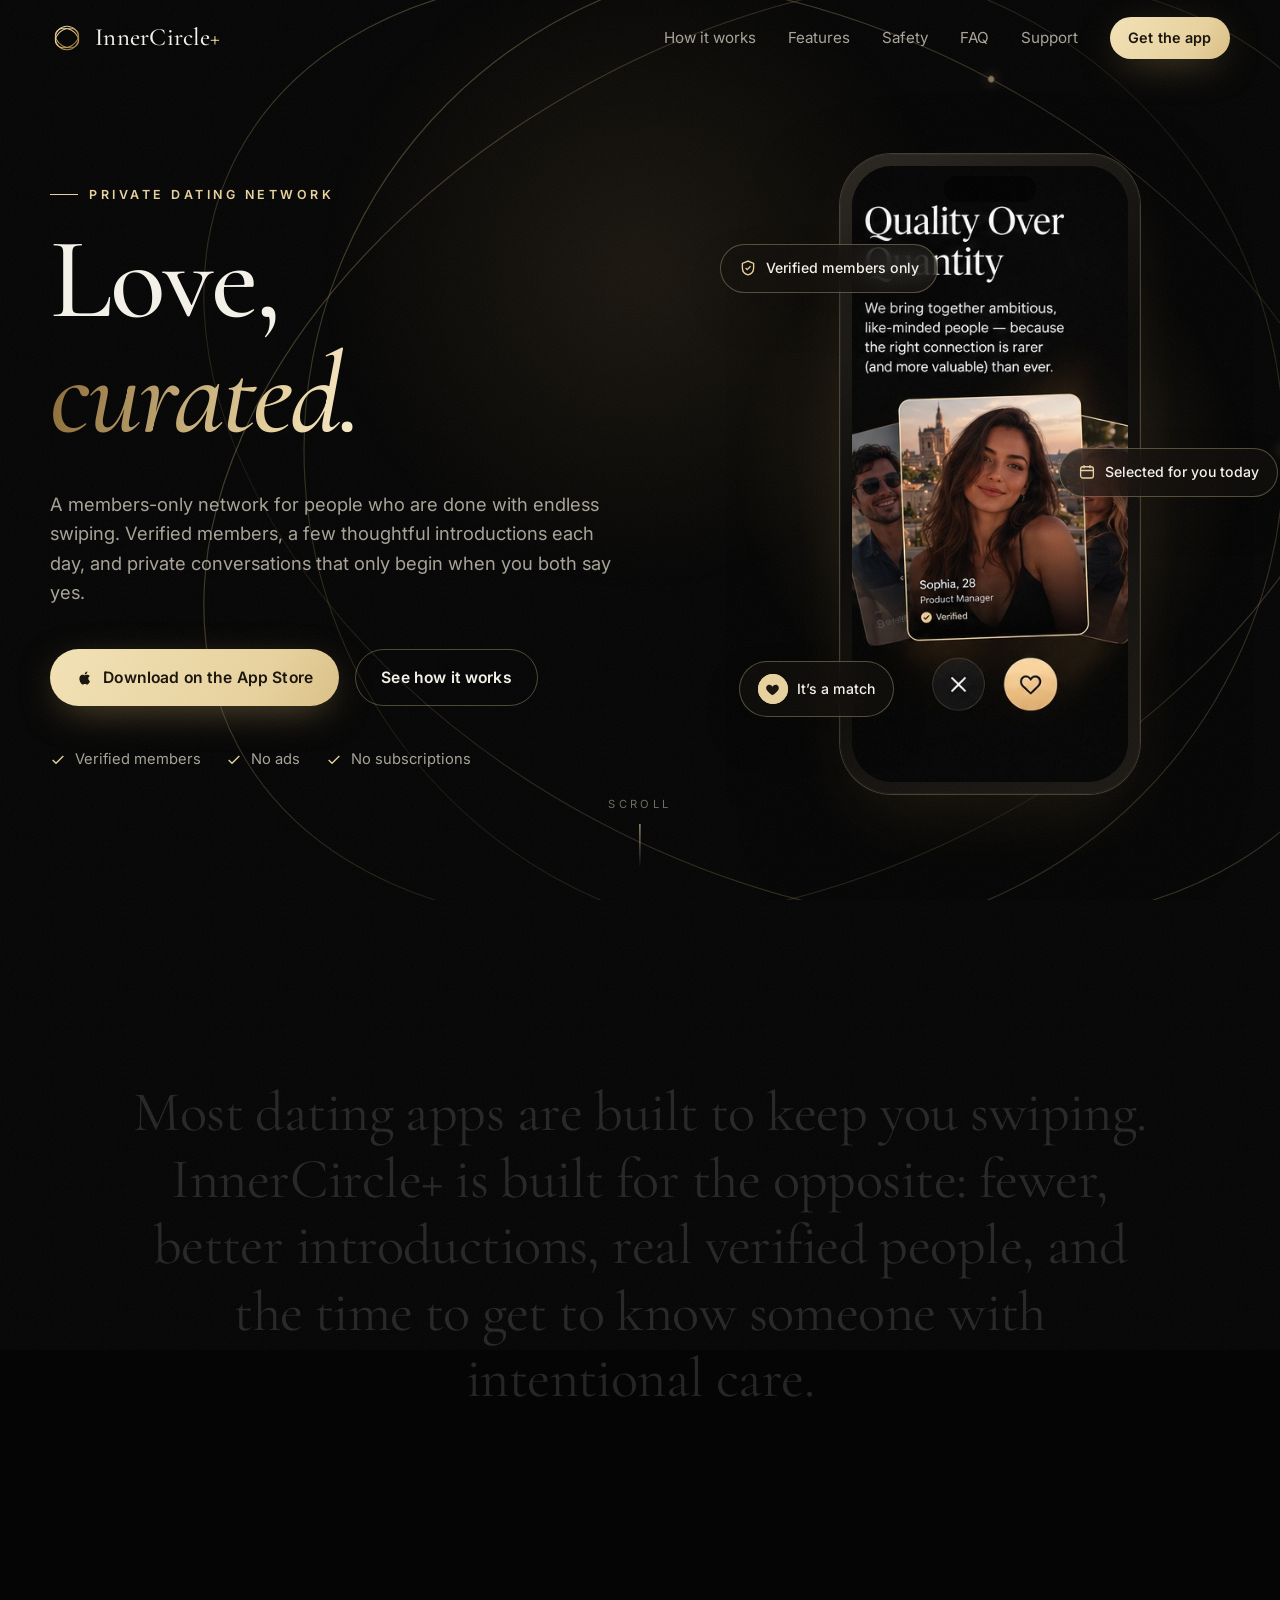
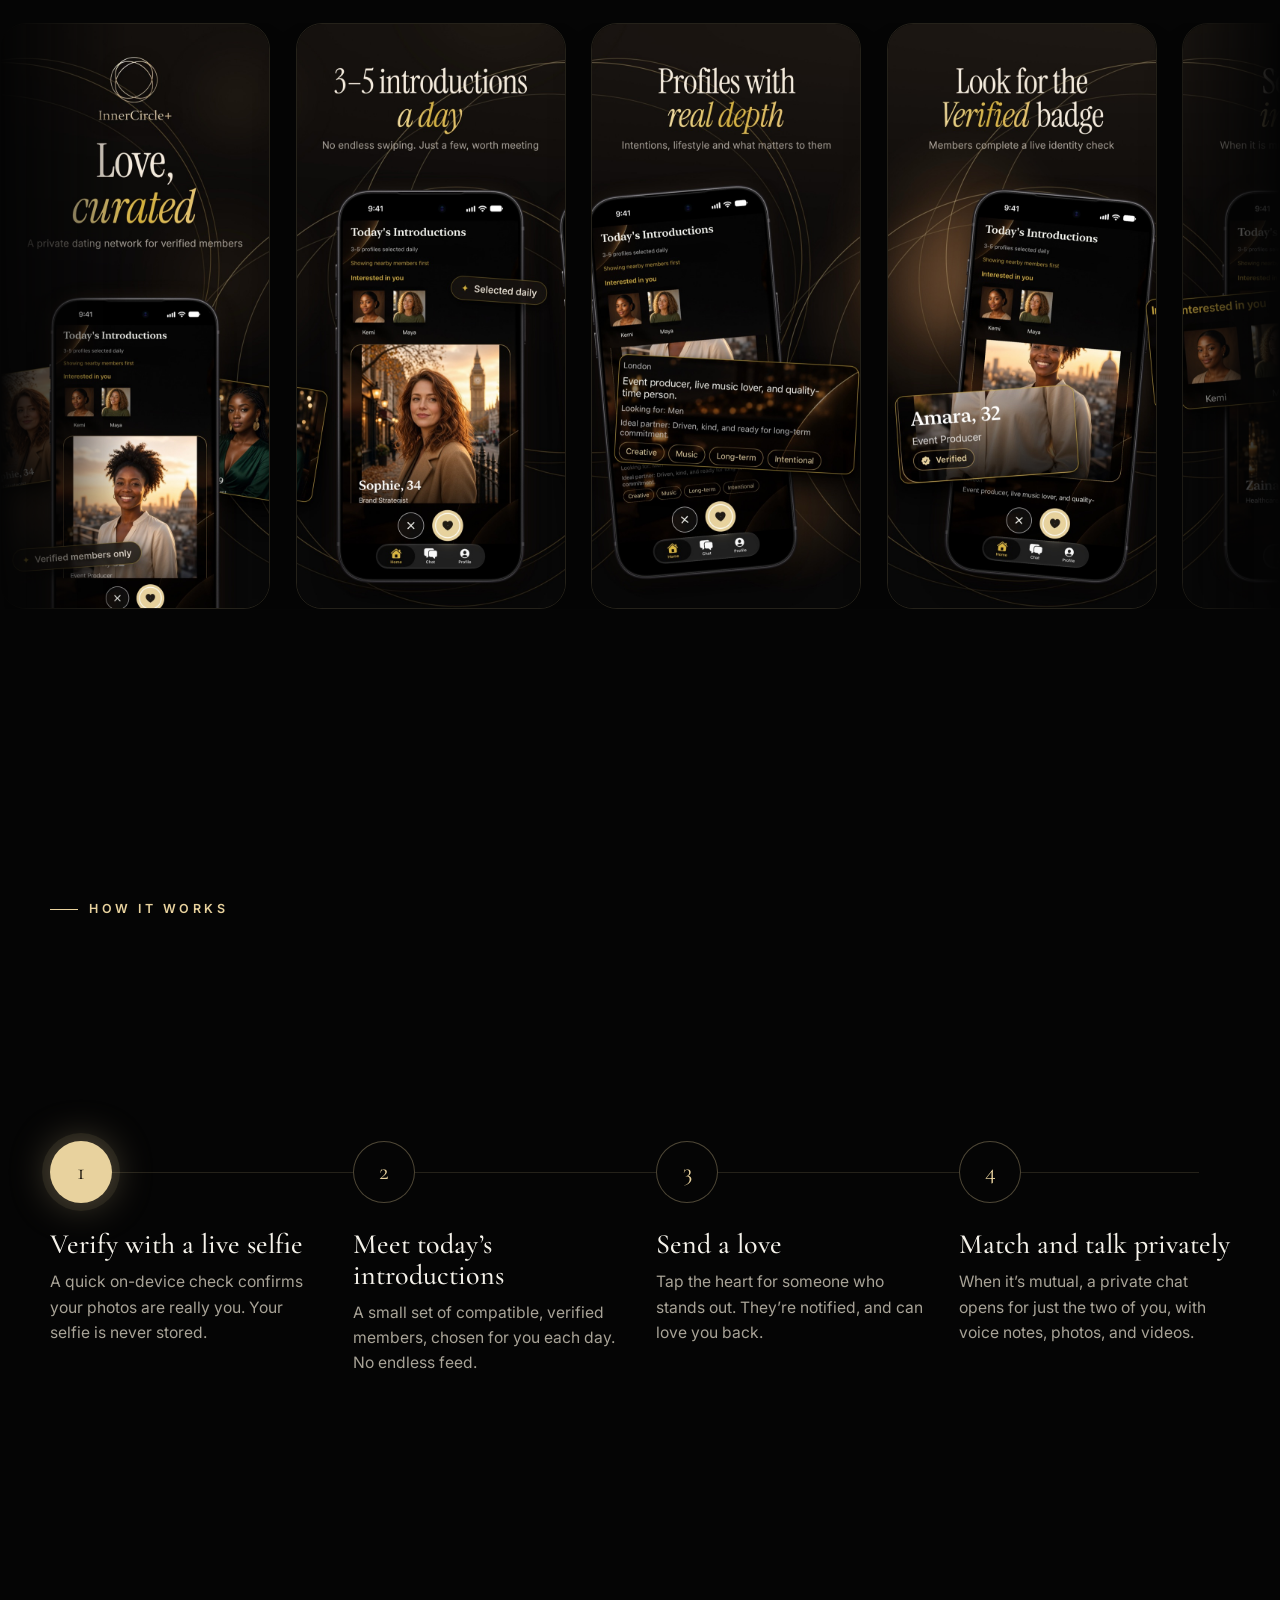
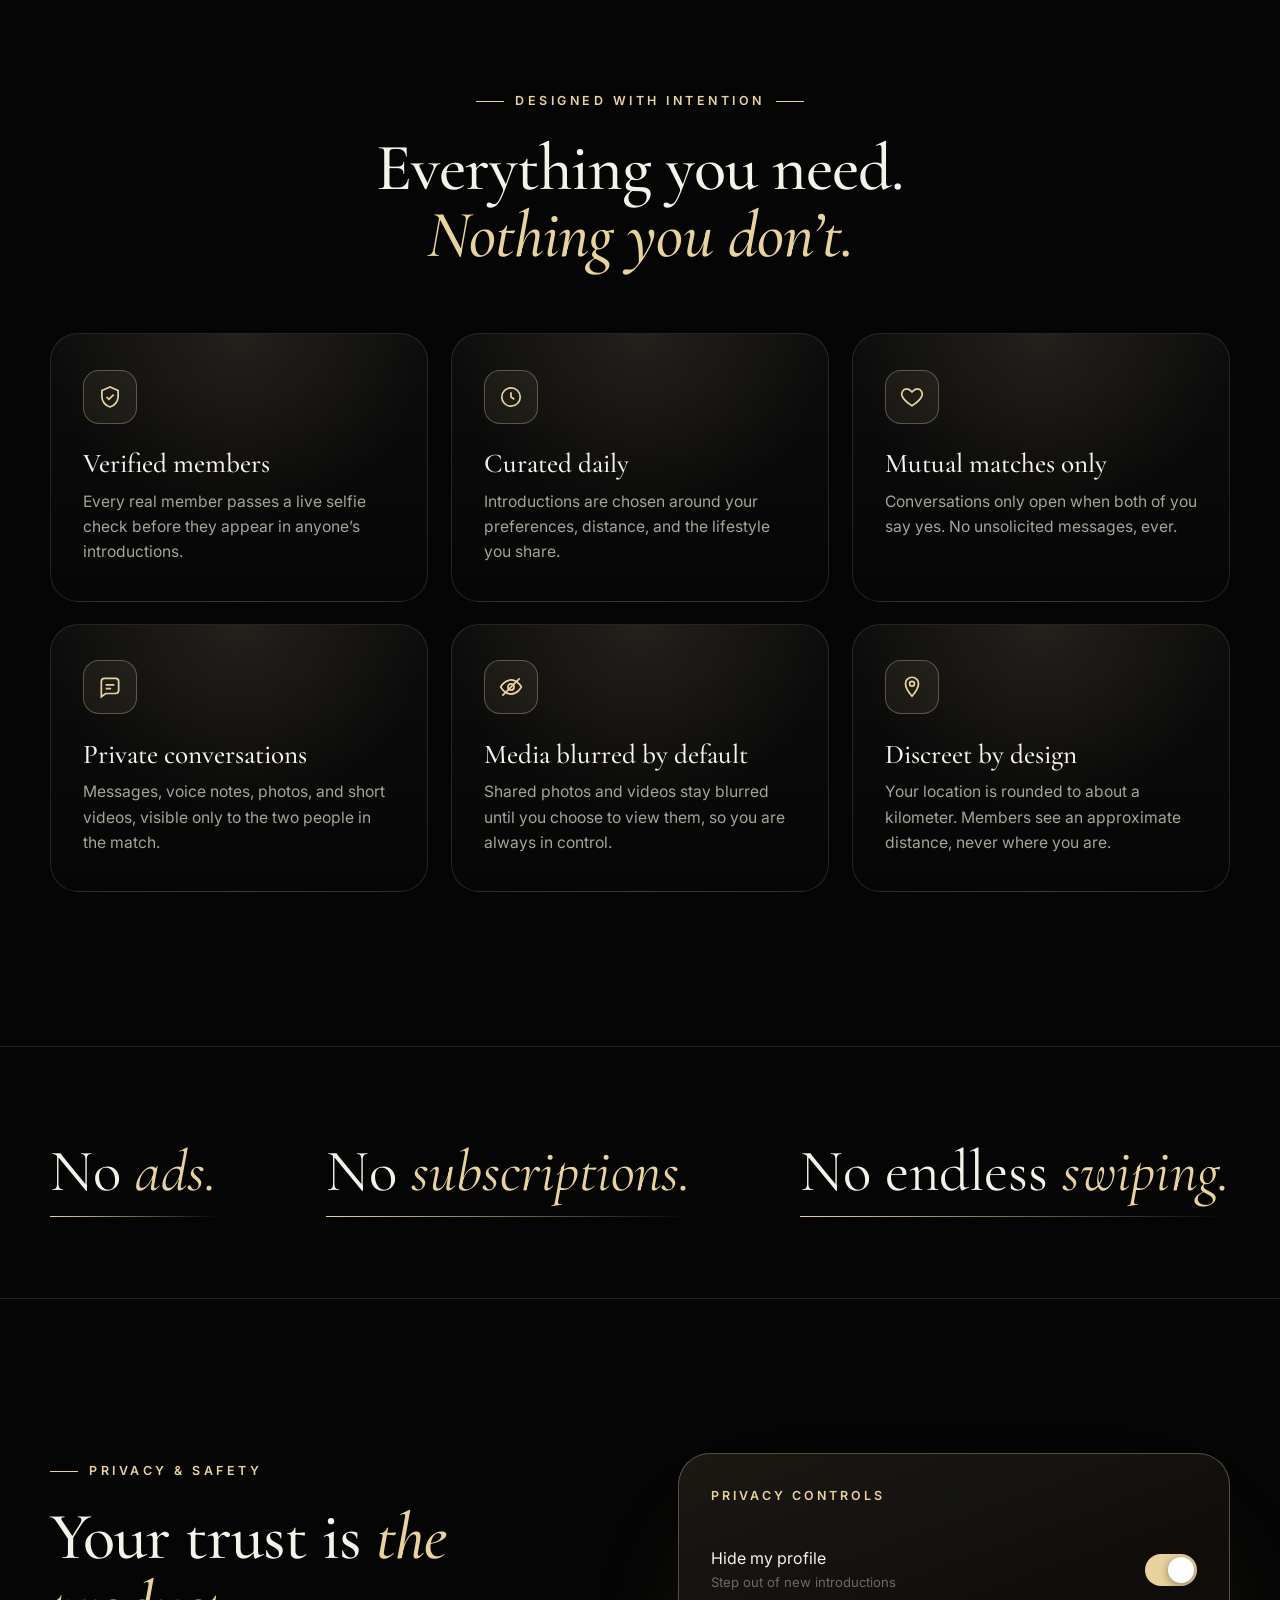
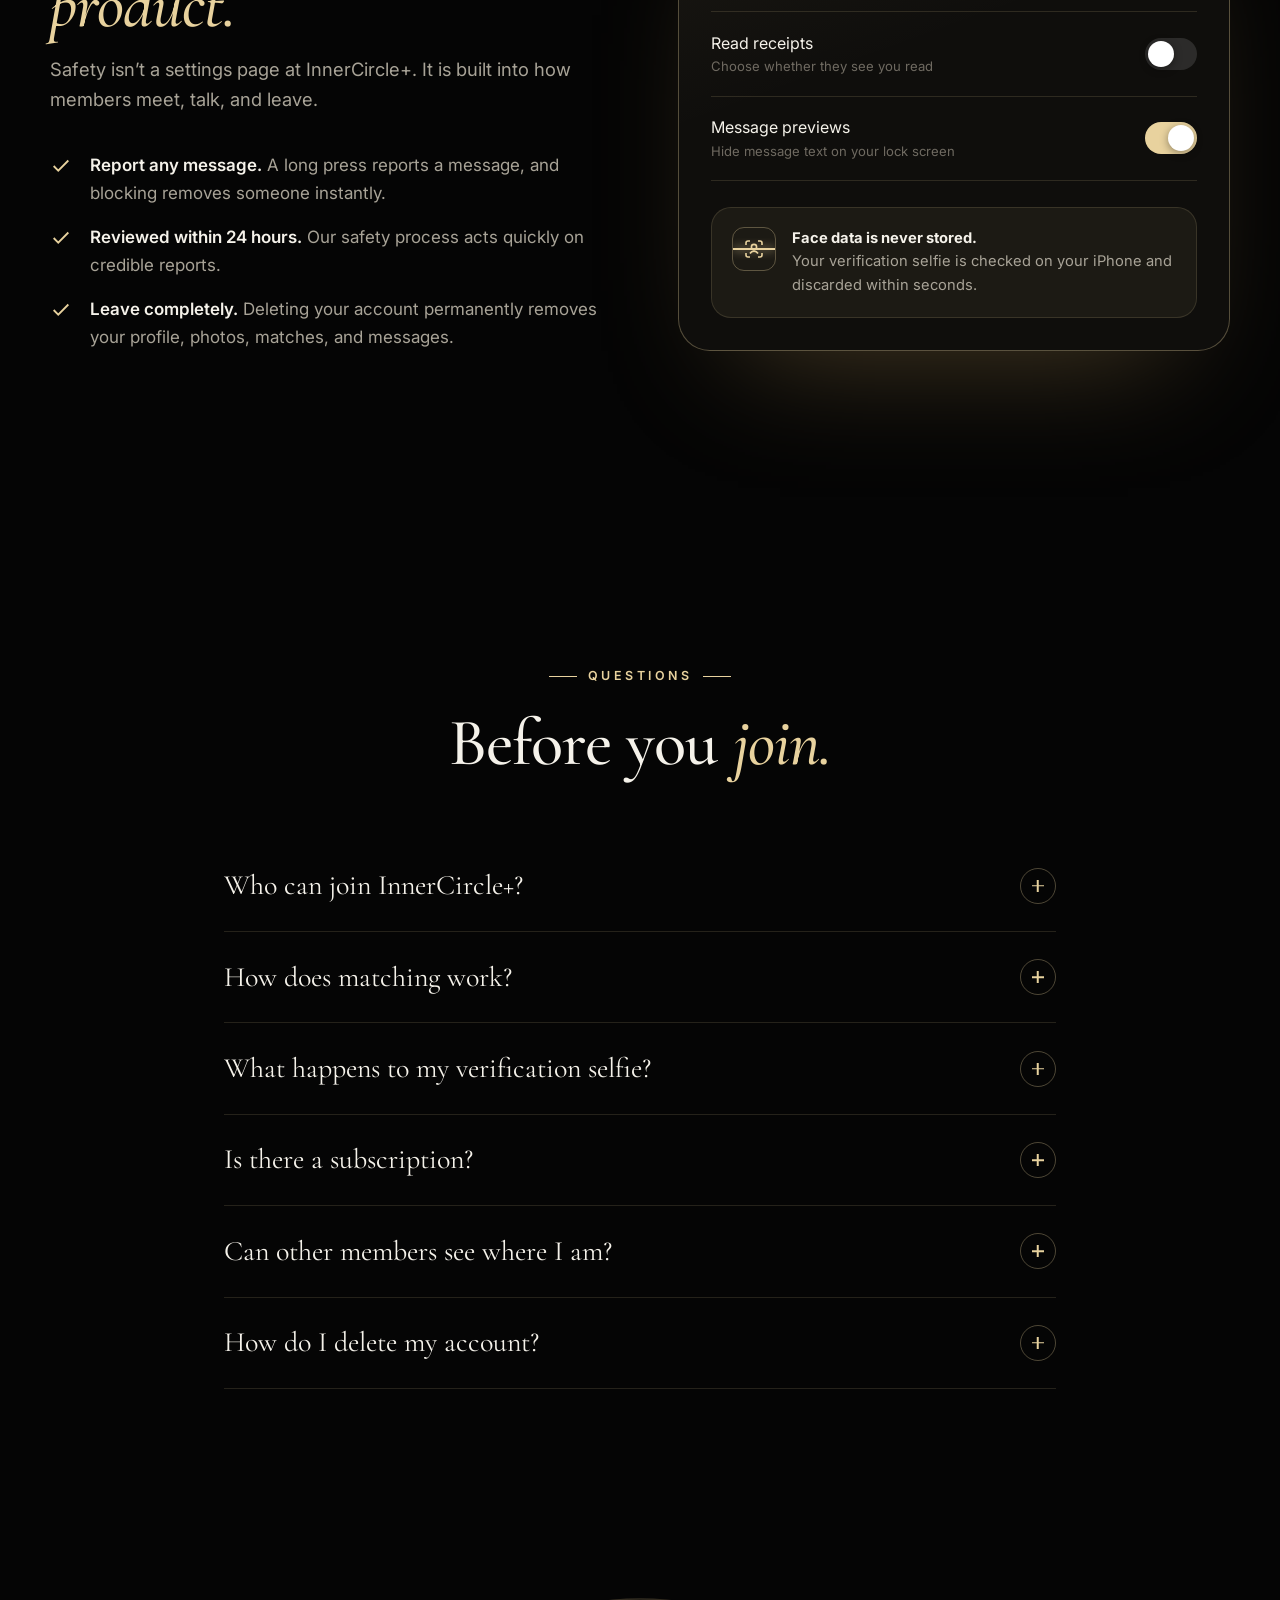
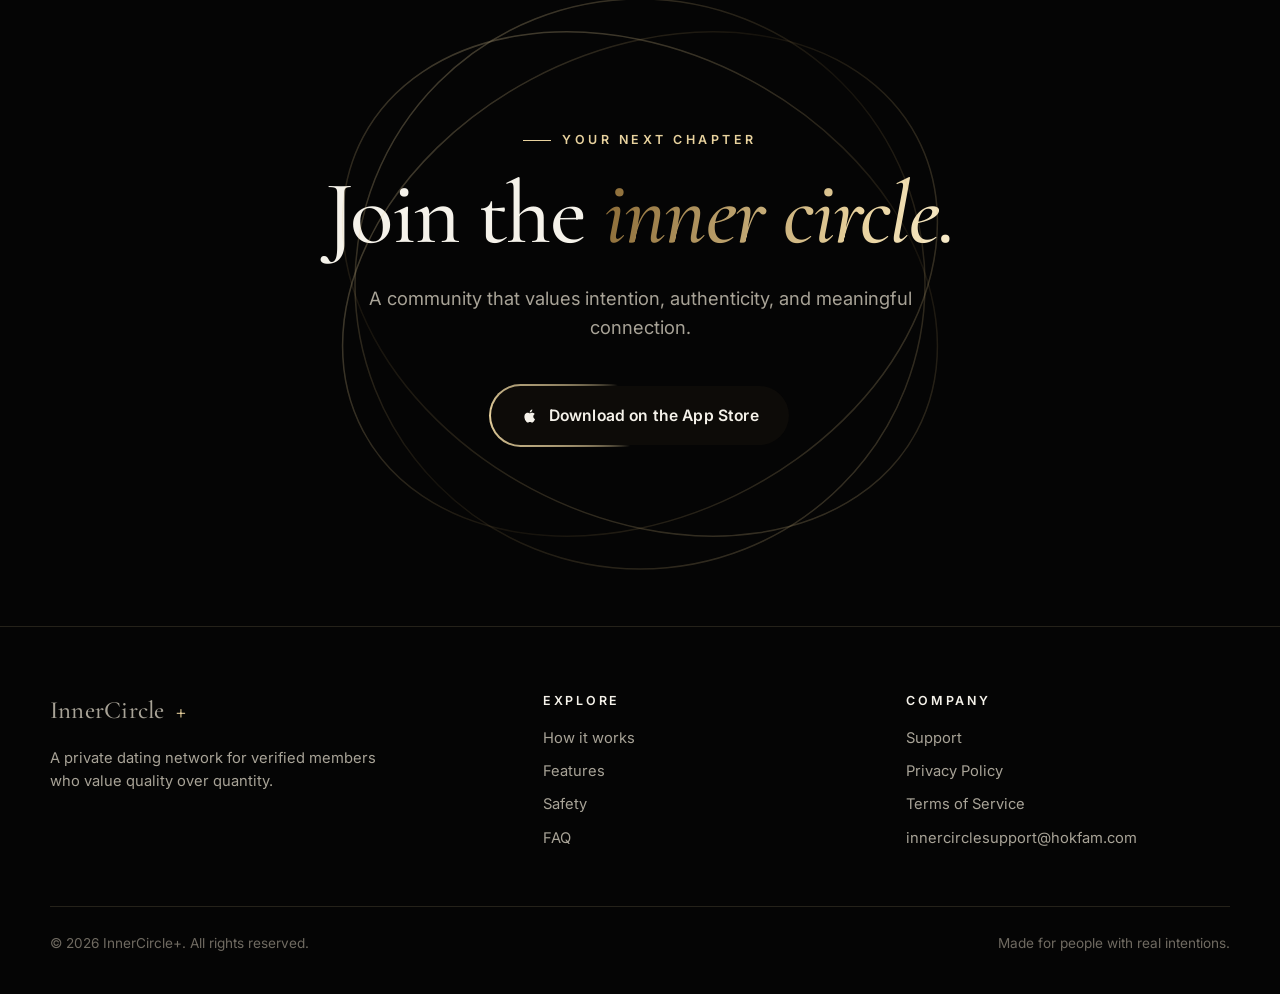
==== commit 671de2d9: "index.html" ====
--- a/index.html
+++ b/index.html
@@ -45,7 +45,7 @@
         <a href="#safety">Safety</a>
         <a href="#faq">FAQ</a>
         <a href="support.html">Support</a>
-        <a class="btn btn-gold btn-sm" href="https://apps.apple.com" target="_blank" rel="noopener">Get the app</a>
+        <a class="btn btn-gold btn-sm" href="https://apps.apple.com/ua/app/innercircle-premium-dating/id6759234724" target="_blank" rel="noopener">Get the app</a>
       </nav>
       <button class="nav-toggle" type="button" aria-label="Menu" aria-expanded="false" aria-controls="nav-links"><span></span><span></span></button>
     </div>
@@ -87,7 +87,7 @@
             conversations that only begin when you both say yes.
           </p>
           <div class="cta-row" data-reveal style="--i: 4">
-            <a class="btn btn-gold" href="https://apps.apple.com" target="_blank" rel="noopener">
+            <a class="btn btn-gold" href="https://apps.apple.com/ua/app/innercircle-premium-dating/id6759234724" target="_blank" rel="noopener">
               <svg class="apple-glyph" viewBox="0 0 24 24" fill="currentColor" aria-hidden="true"><path d="M16.37 12.6c-.02-2.2 1.8-3.26 1.88-3.31-1.02-1.5-2.62-1.7-3.19-1.72-1.36-.14-2.65.8-3.34.8-.69 0-1.75-.78-2.88-.76-1.48.02-2.85.86-3.61 2.19-1.54 2.67-.39 6.62 1.11 8.79.73 1.06 1.6 2.25 2.75 2.2 1.1-.04 1.52-.71 2.85-.71 1.33 0 1.71.71 2.88.69 1.19-.02 1.94-1.08 2.66-2.15.84-1.23 1.19-2.42 1.21-2.48-.03-.01-2.31-.89-2.32-3.54zM14.2 6.14c.61-.74 1.02-1.77.91-2.79-.88.04-1.94.59-2.57 1.33-.56.65-1.06 1.7-.93 2.7.98.08 1.98-.5 2.59-1.24z"/></svg>
               Download on the App Store
             </a>
@@ -321,7 +321,7 @@
         <h2 class="display" id="final-title" data-reveal style="--i: 1">Join the <em class="shimmer still">inner circle.</em></h2>
         <p class="lead" data-reveal style="--i: 2">A community that values intention, authenticity, and meaningful connection.</p>
         <div class="cta-row" data-reveal style="--i: 3">
-          <a class="btn btn-orbit" href="https://apps.apple.com" target="_blank" rel="noopener">
+          <a class="btn btn-orbit" href="https://apps.apple.com/ua/app/innercircle-premium-dating/id6759234724" target="_blank" rel="noopener">
             <span>
               <svg class="apple-glyph" viewBox="0 0 24 24" fill="currentColor" aria-hidden="true"><path d="M16.37 12.6c-.02-2.2 1.8-3.26 1.88-3.31-1.02-1.5-2.62-1.7-3.19-1.72-1.36-.14-2.65.8-3.34.8-.69 0-1.75-.78-2.88-.76-1.48.02-2.85.86-3.61 2.19-1.54 2.67-.39 6.62 1.11 8.79.73 1.06 1.6 2.25 2.75 2.2 1.1-.04 1.52-.71 2.85-.71 1.33 0 1.71.71 2.88.69 1.19-.02 1.94-1.08 2.66-2.15.84-1.23 1.19-2.42 1.21-2.48-.03-.01-2.31-.89-2.32-3.54zM14.2 6.14c.61-.74 1.02-1.77.91-2.79-.88.04-1.94.59-2.57 1.33-.56.65-1.06 1.7-.93 2.7.98.08 1.98-.5 2.59-1.24z"/></svg>
               Download on the App Store
